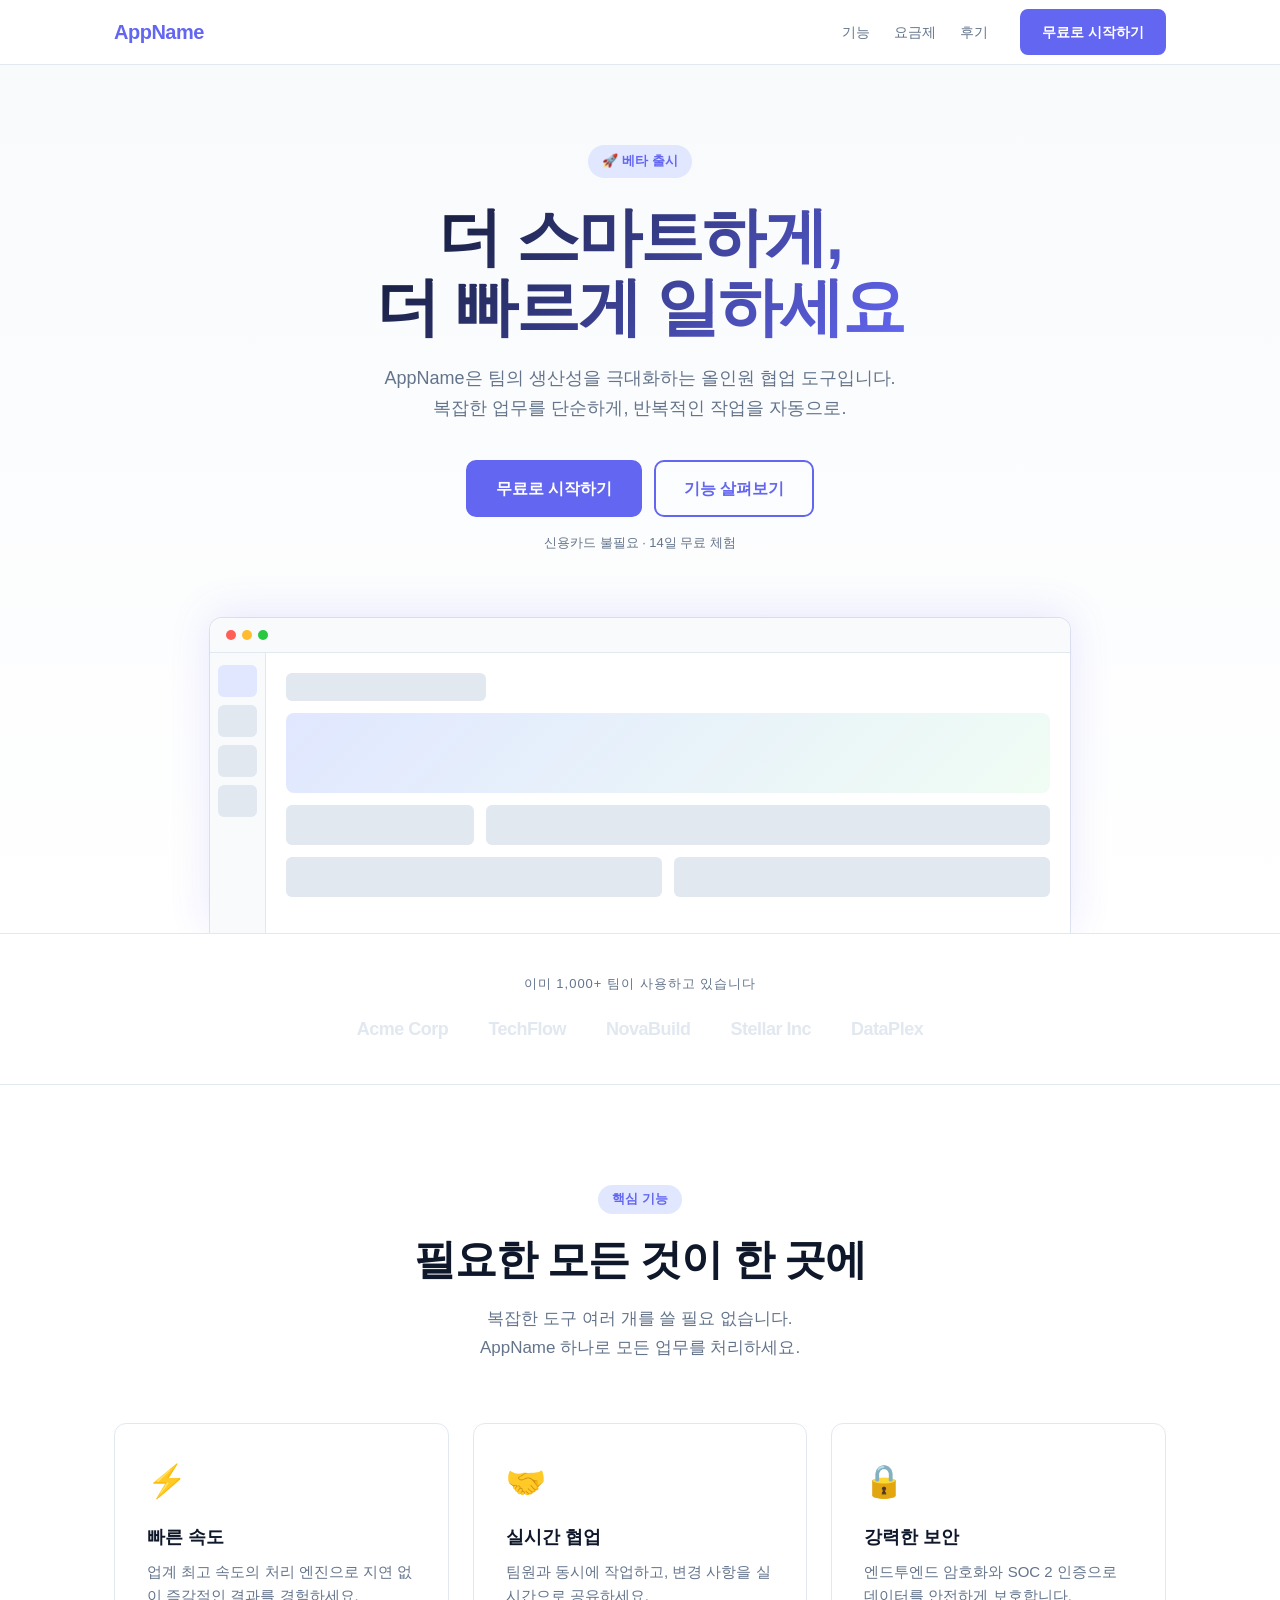
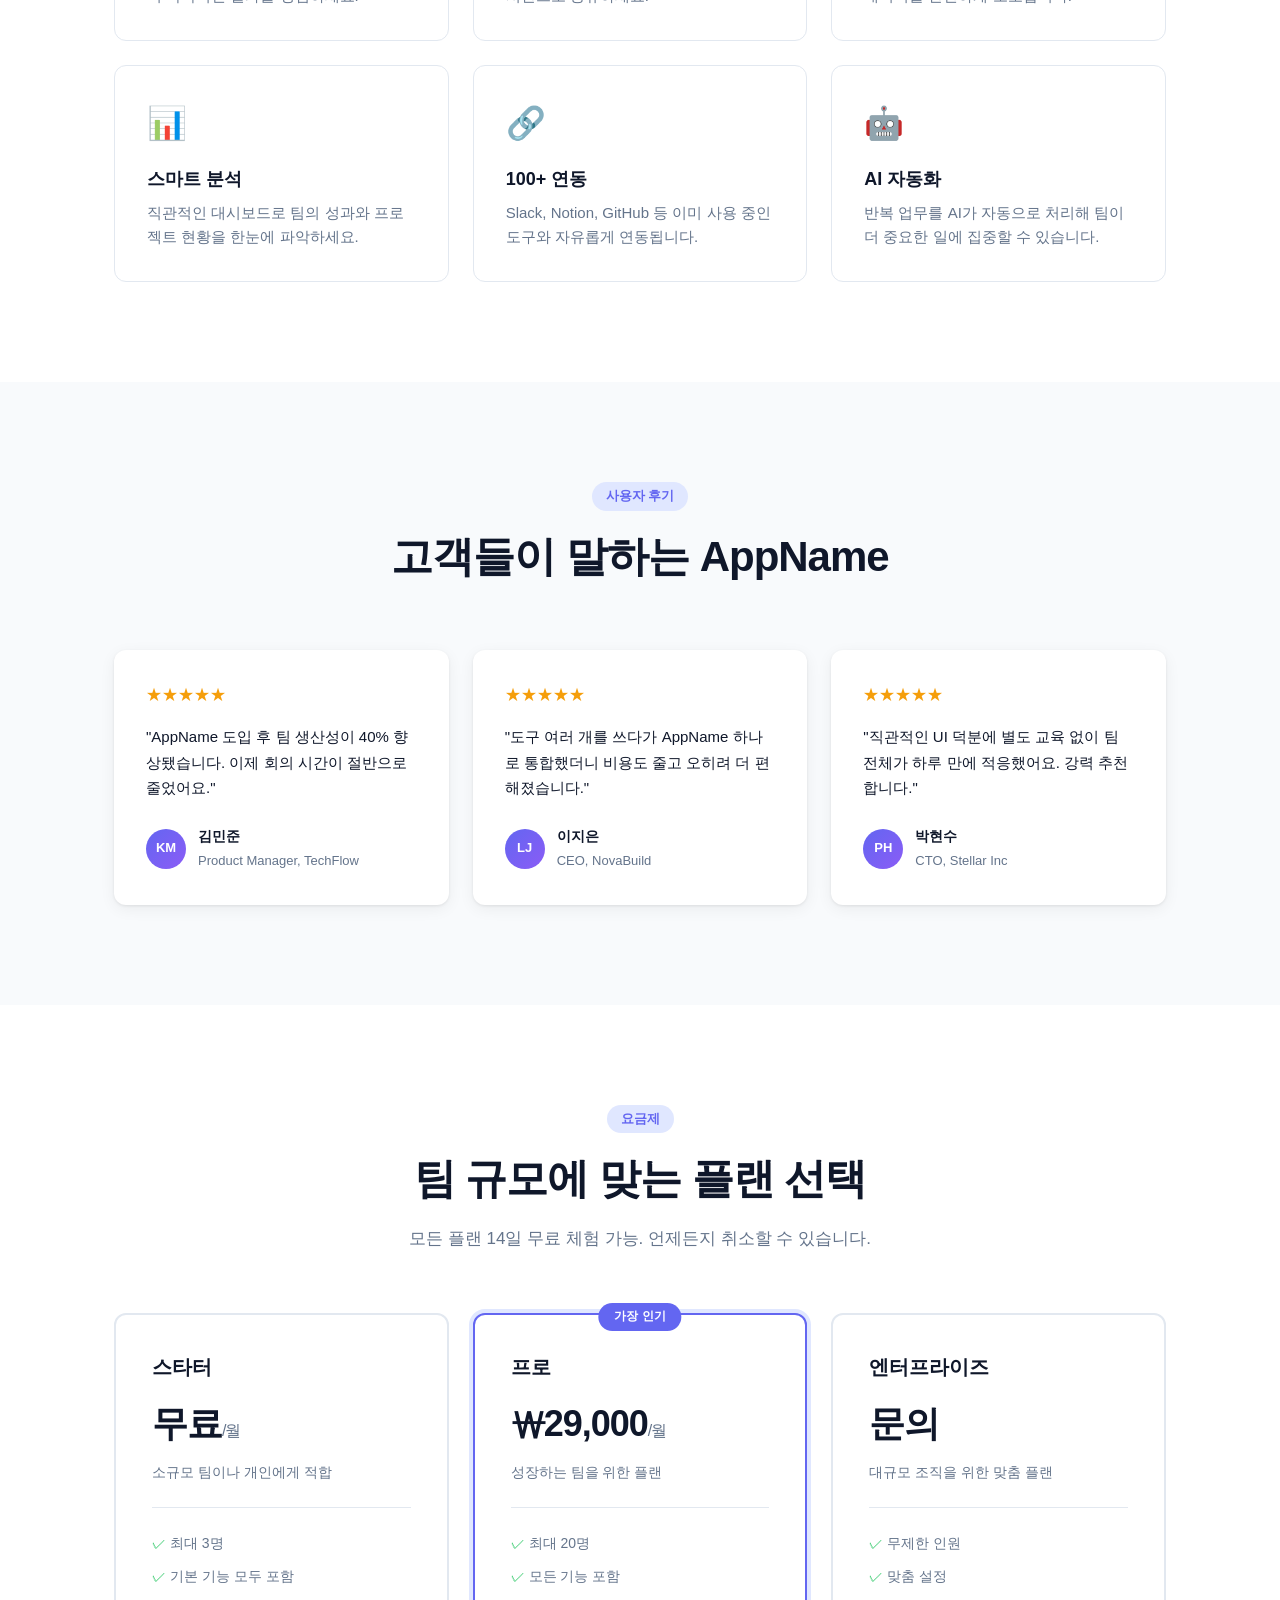
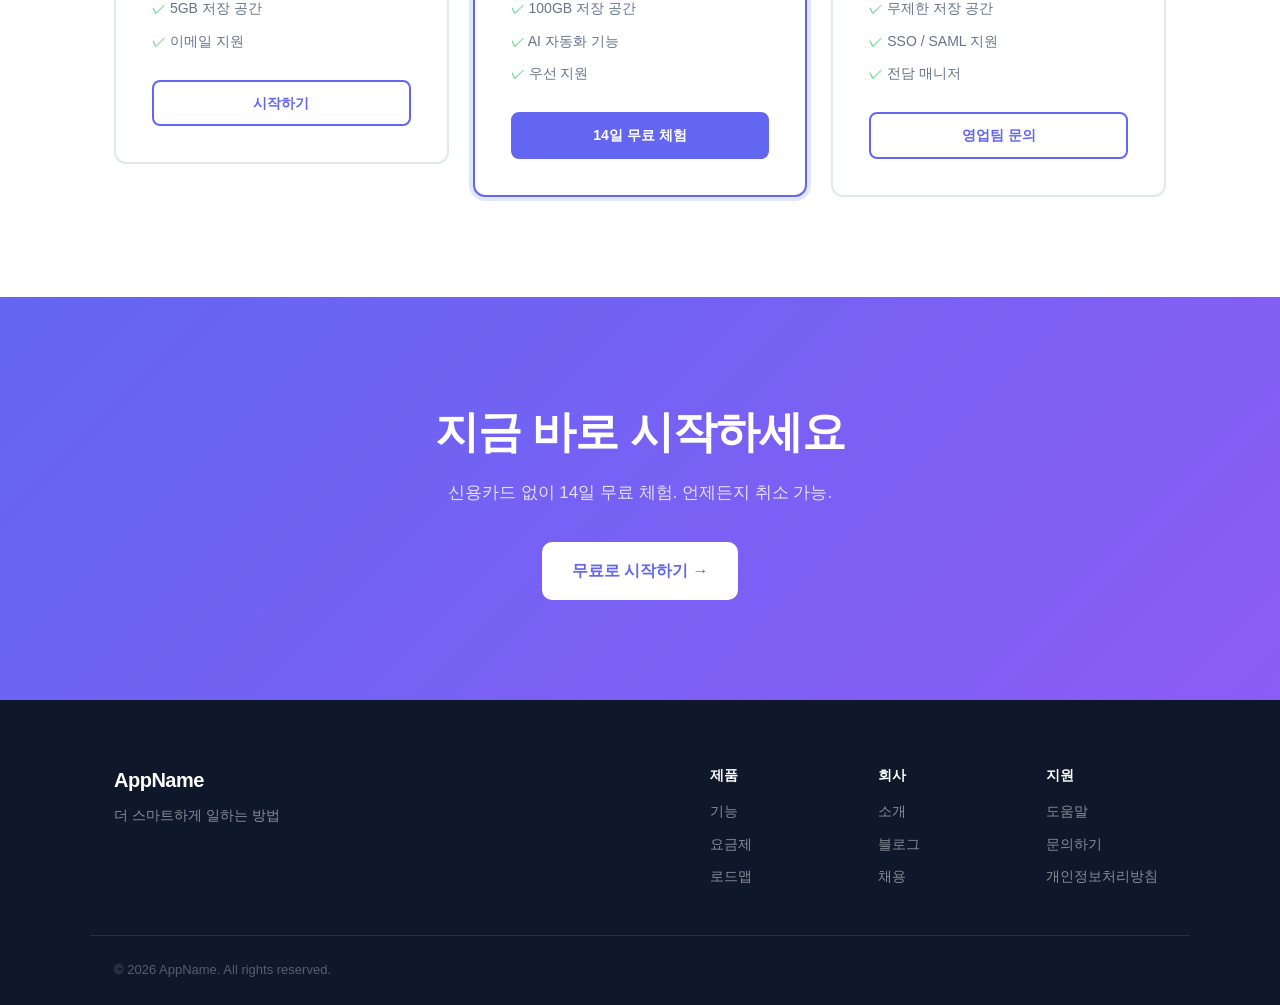
==== index.html @ be1ed36e "Add landing page website with HTML/CSS/JS - Hero section with animated dashboard mockup - Features, " ====
<!DOCTYPE html>
<html lang="ko">
<head>
  <meta charset="UTF-8" />
  <meta name="viewport" content="width=device-width, initial-scale=1.0" />
  <title>AppName - 더 스마트하게 일하세요</title>
  <link rel="stylesheet" href="style.css" />
</head>
<body>

  <!-- Navigation -->
  <nav class="nav">
    <div class="container nav-inner">
      <a href="#" class="logo">AppName</a>
      <ul class="nav-links">
        <li><a href="#features">기능</a></li>
        <li><a href="#pricing">요금제</a></li>
        <li><a href="#testimonials">후기</a></li>
      </ul>
      <a href="#pricing" class="btn btn-primary">무료로 시작하기</a>
    </div>
  </nav>

  <!-- Hero -->
  <section class="hero">
    <div class="container hero-inner">
      <div class="badge">🚀 베타 출시</div>
      <h1 class="hero-title">더 스마트하게,<br />더 빠르게 일하세요</h1>
      <p class="hero-desc">AppName은 팀의 생산성을 극대화하는 올인원 협업 도구입니다.<br />복잡한 업무를 단순하게, 반복적인 작업을 자동으로.</p>
      <div class="hero-cta">
        <a href="#pricing" class="btn btn-primary btn-lg">무료로 시작하기</a>
        <a href="#features" class="btn btn-outline btn-lg">기능 살펴보기</a>
      </div>
      <p class="hero-note">신용카드 불필요 · 14일 무료 체험</p>
      <div class="hero-image">
        <div class="dashboard-mockup">
          <div class="mockup-bar">
            <span class="dot red"></span>
            <span class="dot yellow"></span>
            <span class="dot green"></span>
          </div>
          <div class="mockup-body">
            <div class="mockup-sidebar">
              <div class="sidebar-item active"></div>
              <div class="sidebar-item"></div>
              <div class="sidebar-item"></div>
              <div class="sidebar-item"></div>
            </div>
            <div class="mockup-content">
              <div class="content-header"></div>
              <div class="content-card"></div>
              <div class="content-row">
                <div class="content-block sm"></div>
                <div class="content-block lg"></div>
              </div>
              <div class="content-row">
                <div class="content-block md"></div>
                <div class="content-block md"></div>
              </div>
            </div>
          </div>
        </div>
      </div>
    </div>
  </section>

  <!-- Social Proof -->
  <section class="social-proof">
    <div class="container">
      <p class="social-label">이미 1,000+ 팀이 사용하고 있습니다</p>
      <div class="company-logos">
        <span class="company-name">Acme Corp</span>
        <span class="company-name">TechFlow</span>
        <span class="company-name">NovaBuild</span>
        <span class="company-name">Stellar Inc</span>
        <span class="company-name">DataPlex</span>
      </div>
    </div>
  </section>

  <!-- Features -->
  <section id="features" class="features">
    <div class="container">
      <div class="section-header">
        <span class="section-tag">핵심 기능</span>
        <h2 class="section-title">필요한 모든 것이 한 곳에</h2>
        <p class="section-desc">복잡한 도구 여러 개를 쓸 필요 없습니다.<br />AppName 하나로 모든 업무를 처리하세요.</p>
      </div>
      <div class="features-grid">
        <div class="feature-card">
          <div class="feature-icon">⚡</div>
          <h3>빠른 속도</h3>
          <p>업계 최고 속도의 처리 엔진으로 지연 없이 즉각적인 결과를 경험하세요.</p>
        </div>
        <div class="feature-card">
          <div class="feature-icon">🤝</div>
          <h3>실시간 협업</h3>
          <p>팀원과 동시에 작업하고, 변경 사항을 실시간으로 공유하세요.</p>
        </div>
        <div class="feature-card">
          <div class="feature-icon">🔒</div>
          <h3>강력한 보안</h3>
          <p>엔드투엔드 암호화와 SOC 2 인증으로 데이터를 안전하게 보호합니다.</p>
        </div>
        <div class="feature-card">
          <div class="feature-icon">📊</div>
          <h3>스마트 분석</h3>
          <p>직관적인 대시보드로 팀의 성과와 프로젝트 현황을 한눈에 파악하세요.</p>
        </div>
        <div class="feature-card">
          <div class="feature-icon">🔗</div>
          <h3>100+ 연동</h3>
          <p>Slack, Notion, GitHub 등 이미 사용 중인 도구와 자유롭게 연동됩니다.</p>
        </div>
        <div class="feature-card">
          <div class="feature-icon">🤖</div>
          <h3>AI 자동화</h3>
          <p>반복 업무를 AI가 자동으로 처리해 팀이 더 중요한 일에 집중할 수 있습니다.</p>
        </div>
      </div>
    </div>
  </section>

  <!-- Testimonials -->
  <section id="testimonials" class="testimonials">
    <div class="container">
      <div class="section-header">
        <span class="section-tag">사용자 후기</span>
        <h2 class="section-title">고객들이 말하는 AppName</h2>
      </div>
      <div class="testimonials-grid">
        <div class="testimonial-card">
          <div class="stars">★★★★★</div>
          <p class="testimonial-text">"AppName 도입 후 팀 생산성이 40% 향상됐습니다. 이제 회의 시간이 절반으로 줄었어요."</p>
          <div class="testimonial-author">
            <div class="author-avatar">KM</div>
            <div>
              <strong>김민준</strong>
              <span>Product Manager, TechFlow</span>
            </div>
          </div>
        </div>
        <div class="testimonial-card">
          <div class="stars">★★★★★</div>
          <p class="testimonial-text">"도구 여러 개를 쓰다가 AppName 하나로 통합했더니 비용도 줄고 오히려 더 편해졌습니다."</p>
          <div class="testimonial-author">
            <div class="author-avatar">LJ</div>
            <div>
              <strong>이지은</strong>
              <span>CEO, NovaBuild</span>
            </div>
          </div>
        </div>
        <div class="testimonial-card">
          <div class="stars">★★★★★</div>
          <p class="testimonial-text">"직관적인 UI 덕분에 별도 교육 없이 팀 전체가 하루 만에 적응했어요. 강력 추천합니다."</p>
          <div class="testimonial-author">
            <div class="author-avatar">PH</div>
            <div>
              <strong>박현수</strong>
              <span>CTO, Stellar Inc</span>
            </div>
          </div>
        </div>
      </div>
    </div>
  </section>

  <!-- Pricing -->
  <section id="pricing" class="pricing">
    <div class="container">
      <div class="section-header">
        <span class="section-tag">요금제</span>
        <h2 class="section-title">팀 규모에 맞는 플랜 선택</h2>
        <p class="section-desc">모든 플랜 14일 무료 체험 가능. 언제든지 취소할 수 있습니다.</p>
      </div>
      <div class="pricing-grid">
        <div class="pricing-card">
          <h3>스타터</h3>
          <div class="price">무료<span>/월</span></div>
          <p class="plan-desc">소규모 팀이나 개인에게 적합</p>
          <ul class="plan-features">
            <li>✓ 최대 3명</li>
            <li>✓ 기본 기능 모두 포함</li>
            <li>✓ 5GB 저장 공간</li>
            <li>✓ 이메일 지원</li>
          </ul>
          <a href="#" class="btn btn-outline w-full">시작하기</a>
        </div>
        <div class="pricing-card featured">
          <div class="popular-badge">가장 인기</div>
          <h3>프로</h3>
          <div class="price">₩29,000<span>/월</span></div>
          <p class="plan-desc">성장하는 팀을 위한 플랜</p>
          <ul class="plan-features">
            <li>✓ 최대 20명</li>
            <li>✓ 모든 기능 포함</li>
            <li>✓ 100GB 저장 공간</li>
            <li>✓ AI 자동화 기능</li>
            <li>✓ 우선 지원</li>
          </ul>
          <a href="#" class="btn btn-primary w-full">14일 무료 체험</a>
        </div>
        <div class="pricing-card">
          <h3>엔터프라이즈</h3>
          <div class="price">문의<span></span></div>
          <p class="plan-desc">대규모 조직을 위한 맞춤 플랜</p>
          <ul class="plan-features">
            <li>✓ 무제한 인원</li>
            <li>✓ 맞춤 설정</li>
            <li>✓ 무제한 저장 공간</li>
            <li>✓ SSO / SAML 지원</li>
            <li>✓ 전담 매니저</li>
          </ul>
          <a href="#" class="btn btn-outline w-full">영업팀 문의</a>
        </div>
      </div>
    </div>
  </section>

  <!-- CTA -->
  <section class="cta">
    <div class="container cta-inner">
      <h2>지금 바로 시작하세요</h2>
      <p>신용카드 없이 14일 무료 체험. 언제든지 취소 가능.</p>
      <a href="#pricing" class="btn btn-white btn-lg">무료로 시작하기 →</a>
    </div>
  </section>

  <!-- Footer -->
  <footer class="footer">
    <div class="container footer-inner">
      <div class="footer-brand">
        <a href="#" class="logo">AppName</a>
        <p>더 스마트하게 일하는 방법</p>
      </div>
      <div class="footer-links">
        <div class="footer-col">
          <strong>제품</strong>
          <a href="#">기능</a>
          <a href="#">요금제</a>
          <a href="#">로드맵</a>
        </div>
        <div class="footer-col">
          <strong>회사</strong>
          <a href="#">소개</a>
          <a href="#">블로그</a>
          <a href="#">채용</a>
        </div>
        <div class="footer-col">
          <strong>지원</strong>
          <a href="#">도움말</a>
          <a href="#">문의하기</a>
          <a href="#">개인정보처리방침</a>
        </div>
      </div>
    </div>
    <div class="container footer-bottom">
      <p>© 2026 AppName. All rights reserved.</p>
    </div>
  </footer>

  <script src="app.js"></script>
</body>
</html>
---- style.css ----
/* ===== Reset & Base ===== */
*, *::before, *::after { box-sizing: border-box; margin: 0; padding: 0; }

:root {
  --primary: #6366f1;
  --primary-dark: #4f46e5;
  --primary-light: #e0e7ff;
  --text: #0f172a;
  --text-muted: #64748b;
  --border: #e2e8f0;
  --bg: #ffffff;
  --bg-subtle: #f8fafc;
  --radius: 12px;
  --shadow: 0 1px 3px rgba(0,0,0,.08), 0 4px 16px rgba(0,0,0,.06);
  --shadow-lg: 0 8px 32px rgba(0,0,0,.12);
}

html { scroll-behavior: smooth; }

body {
  font-family: -apple-system, BlinkMacSystemFont, 'Segoe UI', sans-serif;
  color: var(--text);
  background: var(--bg);
  line-height: 1.6;
  -webkit-font-smoothing: antialiased;
}

.container { max-width: 1100px; margin: 0 auto; padding: 0 24px; }

/* ===== Buttons ===== */
.btn {
  display: inline-flex;
  align-items: center;
  justify-content: center;
  padding: 10px 20px;
  border-radius: 8px;
  font-size: 14px;
  font-weight: 600;
  text-decoration: none;
  cursor: pointer;
  transition: all .2s;
  border: 2px solid transparent;
  white-space: nowrap;
}
.btn-primary {
  background: var(--primary);
  color: #fff;
  border-color: var(--primary);
}
.btn-primary:hover { background: var(--primary-dark); border-color: var(--primary-dark); transform: translateY(-1px); box-shadow: 0 4px 12px rgba(99,102,241,.4); }
.btn-outline {
  background: transparent;
  color: var(--primary);
  border-color: var(--primary);
}
.btn-outline:hover { background: var(--primary-light); }
.btn-white {
  background: #fff;
  color: var(--primary);
  border-color: #fff;
}
.btn-white:hover { background: var(--primary-light); border-color: var(--primary-light); }
.btn-lg { padding: 14px 28px; font-size: 16px; border-radius: 10px; }
.w-full { width: 100%; }

/* ===== Nav ===== */
.nav {
  position: sticky;
  top: 0;
  z-index: 100;
  background: rgba(255,255,255,.9);
  backdrop-filter: blur(12px);
  border-bottom: 1px solid var(--border);
}
.nav-inner {
  display: flex;
  align-items: center;
  height: 64px;
  gap: 32px;
}
.logo {
  font-size: 20px;
  font-weight: 800;
  color: var(--primary);
  text-decoration: none;
  letter-spacing: -0.5px;
}
.nav-links {
  display: flex;
  gap: 24px;
  list-style: none;
  margin-left: auto;
}
.nav-links a {
  color: var(--text-muted);
  text-decoration: none;
  font-size: 14px;
  font-weight: 500;
  transition: color .2s;
}
.nav-links a:hover { color: var(--text); }

/* ===== Hero ===== */
.hero {
  padding: 80px 0 0;
  background: linear-gradient(180deg, var(--bg-subtle) 0%, var(--bg) 100%);
  overflow: hidden;
}
.hero-inner {
  display: flex;
  flex-direction: column;
  align-items: center;
  text-align: center;
}
.badge {
  display: inline-flex;
  align-items: center;
  gap: 6px;
  padding: 6px 14px;
  background: var(--primary-light);
  color: var(--primary);
  border-radius: 100px;
  font-size: 13px;
  font-weight: 600;
  margin-bottom: 24px;
}
.hero-title {
  font-size: clamp(36px, 6vw, 64px);
  font-weight: 900;
  line-height: 1.1;
  letter-spacing: -2px;
  margin-bottom: 20px;
  background: linear-gradient(135deg, var(--text) 0%, var(--primary) 100%);
  -webkit-background-clip: text;
  -webkit-text-fill-color: transparent;
  background-clip: text;
}
.hero-desc {
  font-size: 18px;
  color: var(--text-muted);
  max-width: 540px;
  margin-bottom: 36px;
  line-height: 1.7;
}
.hero-cta {
  display: flex;
  gap: 12px;
  flex-wrap: wrap;
  justify-content: center;
  margin-bottom: 16px;
}
.hero-note {
  font-size: 13px;
  color: var(--text-muted);
  margin-bottom: 64px;
}
.hero-image { width: 100%; max-width: 860px; }

/* Dashboard Mockup */
.dashboard-mockup {
  background: #fff;
  border-radius: 12px 12px 0 0;
  box-shadow: 0 -4px 40px rgba(99,102,241,.15), 0 0 0 1px var(--border);
  overflow: hidden;
}
.mockup-bar {
  display: flex;
  align-items: center;
  gap: 6px;
  padding: 12px 16px;
  background: var(--bg-subtle);
  border-bottom: 1px solid var(--border);
}
.dot { width: 10px; height: 10px; border-radius: 50%; }
.dot.red { background: #ff5f57; }
.dot.yellow { background: #febc2e; }
.dot.green { background: #28c840; }
.mockup-body { display: flex; height: 280px; }
.mockup-sidebar {
  width: 56px;
  background: var(--bg-subtle);
  border-right: 1px solid var(--border);
  display: flex;
  flex-direction: column;
  gap: 8px;
  padding: 12px 8px;
}
.sidebar-item {
  height: 32px;
  border-radius: 6px;
  background: var(--border);
  animation: pulse 2s ease-in-out infinite;
}
.sidebar-item.active { background: var(--primary-light); }
.mockup-content { flex: 1; padding: 20px; display: flex; flex-direction: column; gap: 12px; }
.content-header { height: 28px; width: 200px; background: var(--border); border-radius: 6px; animation: pulse 2s ease-in-out infinite; }
.content-card { height: 80px; background: linear-gradient(135deg, var(--primary-light), #f0fdf4); border-radius: 8px; animation: pulse 2.5s ease-in-out infinite; }
.content-row { display: flex; gap: 12px; }
.content-block { height: 40px; border-radius: 6px; background: var(--border); animation: pulse 2s ease-in-out infinite; }
.content-block.sm { flex: 1; }
.content-block.md { flex: 2; }
.content-block.lg { flex: 3; }

@keyframes pulse {
  0%, 100% { opacity: 1; }
  50% { opacity: .6; }
}

/* ===== Social Proof ===== */
.social-proof {
  padding: 40px 0;
  border-top: 1px solid var(--border);
  border-bottom: 1px solid var(--border);
  text-align: center;
}
.social-label {
  font-size: 13px;
  color: var(--text-muted);
  font-weight: 500;
  margin-bottom: 20px;
  text-transform: uppercase;
  letter-spacing: 1px;
}
.company-logos {
  display: flex;
  gap: 40px;
  justify-content: center;
  flex-wrap: wrap;
}
.company-name {
  font-size: 18px;
  font-weight: 800;
  color: var(--border);
  letter-spacing: -0.5px;
}

/* ===== Section Commons ===== */
.section-header {
  text-align: center;
  margin-bottom: 60px;
}
.section-tag {
  display: inline-block;
  padding: 4px 14px;
  background: var(--primary-light);
  color: var(--primary);
  border-radius: 100px;
  font-size: 13px;
  font-weight: 600;
  margin-bottom: 12px;
}
.section-title {
  font-size: clamp(28px, 4vw, 42px);
  font-weight: 800;
  letter-spacing: -1px;
  margin-bottom: 12px;
}
.section-desc {
  color: var(--text-muted);
  font-size: 17px;
  line-height: 1.7;
}

/* ===== Features ===== */
.features { padding: 100px 0; }
.features-grid {
  display: grid;
  grid-template-columns: repeat(auto-fit, minmax(300px, 1fr));
  gap: 24px;
}
.feature-card {
  padding: 32px;
  border: 1px solid var(--border);
  border-radius: var(--radius);
  transition: all .25s;
  background: var(--bg);
}
.feature-card:hover {
  border-color: var(--primary);
  box-shadow: var(--shadow-lg);
  transform: translateY(-4px);
}
.feature-icon {
  font-size: 32px;
  margin-bottom: 16px;
}
.feature-card h3 {
  font-size: 18px;
  font-weight: 700;
  margin-bottom: 8px;
}
.feature-card p {
  color: var(--text-muted);
  font-size: 15px;
  line-height: 1.6;
}

/* ===== Testimonials ===== */
.testimonials {
  padding: 100px 0;
  background: var(--bg-subtle);
}
.testimonials-grid {
  display: grid;
  grid-template-columns: repeat(auto-fit, minmax(300px, 1fr));
  gap: 24px;
}
.testimonial-card {
  background: var(--bg);
  padding: 32px;
  border-radius: var(--radius);
  box-shadow: var(--shadow);
}
.stars { color: #f59e0b; font-size: 16px; margin-bottom: 16px; }
.testimonial-text {
  color: var(--text);
  font-size: 15px;
  line-height: 1.7;
  margin-bottom: 24px;
}
.testimonial-author {
  display: flex;
  align-items: center;
  gap: 12px;
}
.author-avatar {
  width: 40px;
  height: 40px;
  border-radius: 50%;
  background: linear-gradient(135deg, var(--primary), #8b5cf6);
  color: #fff;
  display: flex;
  align-items: center;
  justify-content: center;
  font-size: 13px;
  font-weight: 700;
  flex-shrink: 0;
}
.testimonial-author strong { display: block; font-size: 14px; }
.testimonial-author span { font-size: 13px; color: var(--text-muted); }

/* ===== Pricing ===== */
.pricing { padding: 100px 0; }
.pricing-grid {
  display: grid;
  grid-template-columns: repeat(auto-fit, minmax(280px, 1fr));
  gap: 24px;
  align-items: start;
}
.pricing-card {
  padding: 36px;
  border: 2px solid var(--border);
  border-radius: var(--radius);
  position: relative;
  background: var(--bg);
}
.pricing-card.featured {
  border-color: var(--primary);
  box-shadow: 0 0 0 4px var(--primary-light);
}
.popular-badge {
  position: absolute;
  top: -12px;
  left: 50%;
  transform: translateX(-50%);
  background: var(--primary);
  color: #fff;
  padding: 4px 16px;
  border-radius: 100px;
  font-size: 12px;
  font-weight: 700;
  white-space: nowrap;
}
.pricing-card h3 {
  font-size: 20px;
  font-weight: 700;
  margin-bottom: 8px;
}
.price {
  font-size: 36px;
  font-weight: 900;
  letter-spacing: -1px;
  margin: 12px 0 8px;
  color: var(--text);
}
.price span {
  font-size: 16px;
  font-weight: 500;
  color: var(--text-muted);
}
.plan-desc {
  font-size: 14px;
  color: var(--text-muted);
  margin-bottom: 24px;
  padding-bottom: 24px;
  border-bottom: 1px solid var(--border);
}
.plan-features {
  list-style: none;
  display: flex;
  flex-direction: column;
  gap: 10px;
  margin-bottom: 28px;
}
.plan-features li {
  font-size: 14px;
  color: var(--text-muted);
}
.plan-features li::first-letter { color: #22c55e; }

/* ===== CTA ===== */
.cta {
  padding: 100px 0;
  background: linear-gradient(135deg, var(--primary) 0%, #8b5cf6 100%);
  text-align: center;
}
.cta h2 {
  font-size: clamp(28px, 4vw, 44px);
  font-weight: 800;
  color: #fff;
  margin-bottom: 12px;
  letter-spacing: -1px;
}
.cta p {
  color: rgba(255,255,255,.8);
  font-size: 17px;
  margin-bottom: 36px;
}

/* ===== Footer ===== */
.footer {
  background: var(--text);
  color: rgba(255,255,255,.7);
  padding: 64px 0 24px;
}
.footer-inner {
  display: flex;
  gap: 48px;
  flex-wrap: wrap;
  margin-bottom: 48px;
}
.footer-brand { flex: 1; min-width: 200px; }
.footer-brand .logo { color: #fff; }
.footer-brand p { font-size: 14px; margin-top: 8px; color: rgba(255,255,255,.5); }
.footer-links {
  display: flex;
  gap: 48px;
  flex-wrap: wrap;
}
.footer-col {
  display: flex;
  flex-direction: column;
  gap: 10px;
  min-width: 120px;
}
.footer-col strong { color: #fff; font-size: 14px; margin-bottom: 4px; }
.footer-col a { color: rgba(255,255,255,.5); text-decoration: none; font-size: 14px; transition: color .2s; }
.footer-col a:hover { color: #fff; }
.footer-bottom {
  border-top: 1px solid rgba(255,255,255,.1);
  padding-top: 24px;
  font-size: 13px;
  color: rgba(255,255,255,.3);
}

/* ===== Responsive ===== */
@media (max-width: 768px) {
  .nav-links { display: none; }
  .hero { padding: 60px 0 0; }
  .hero-cta { flex-direction: column; align-items: center; }
  .features, .testimonials, .pricing, .cta { padding: 72px 0; }
  .footer-inner { flex-direction: column; gap: 36px; }
  .company-logos { gap: 24px; }
}
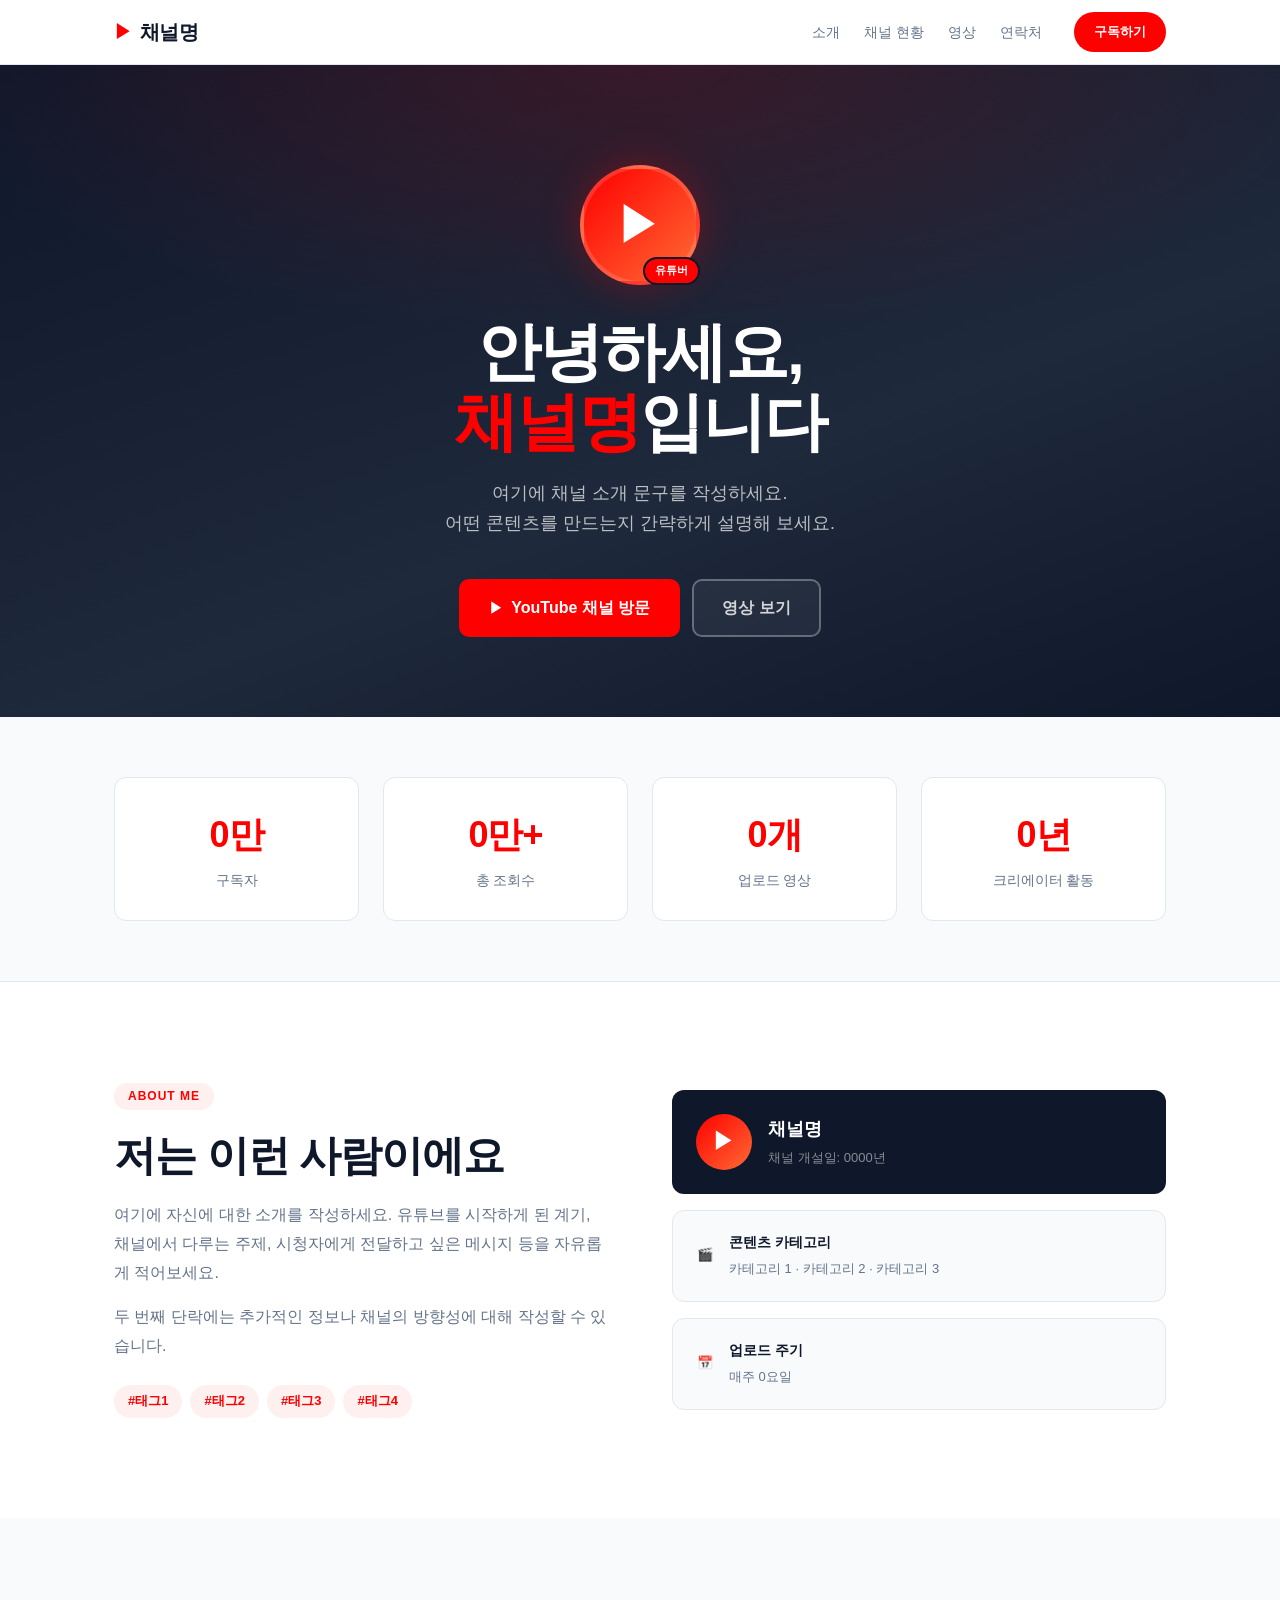
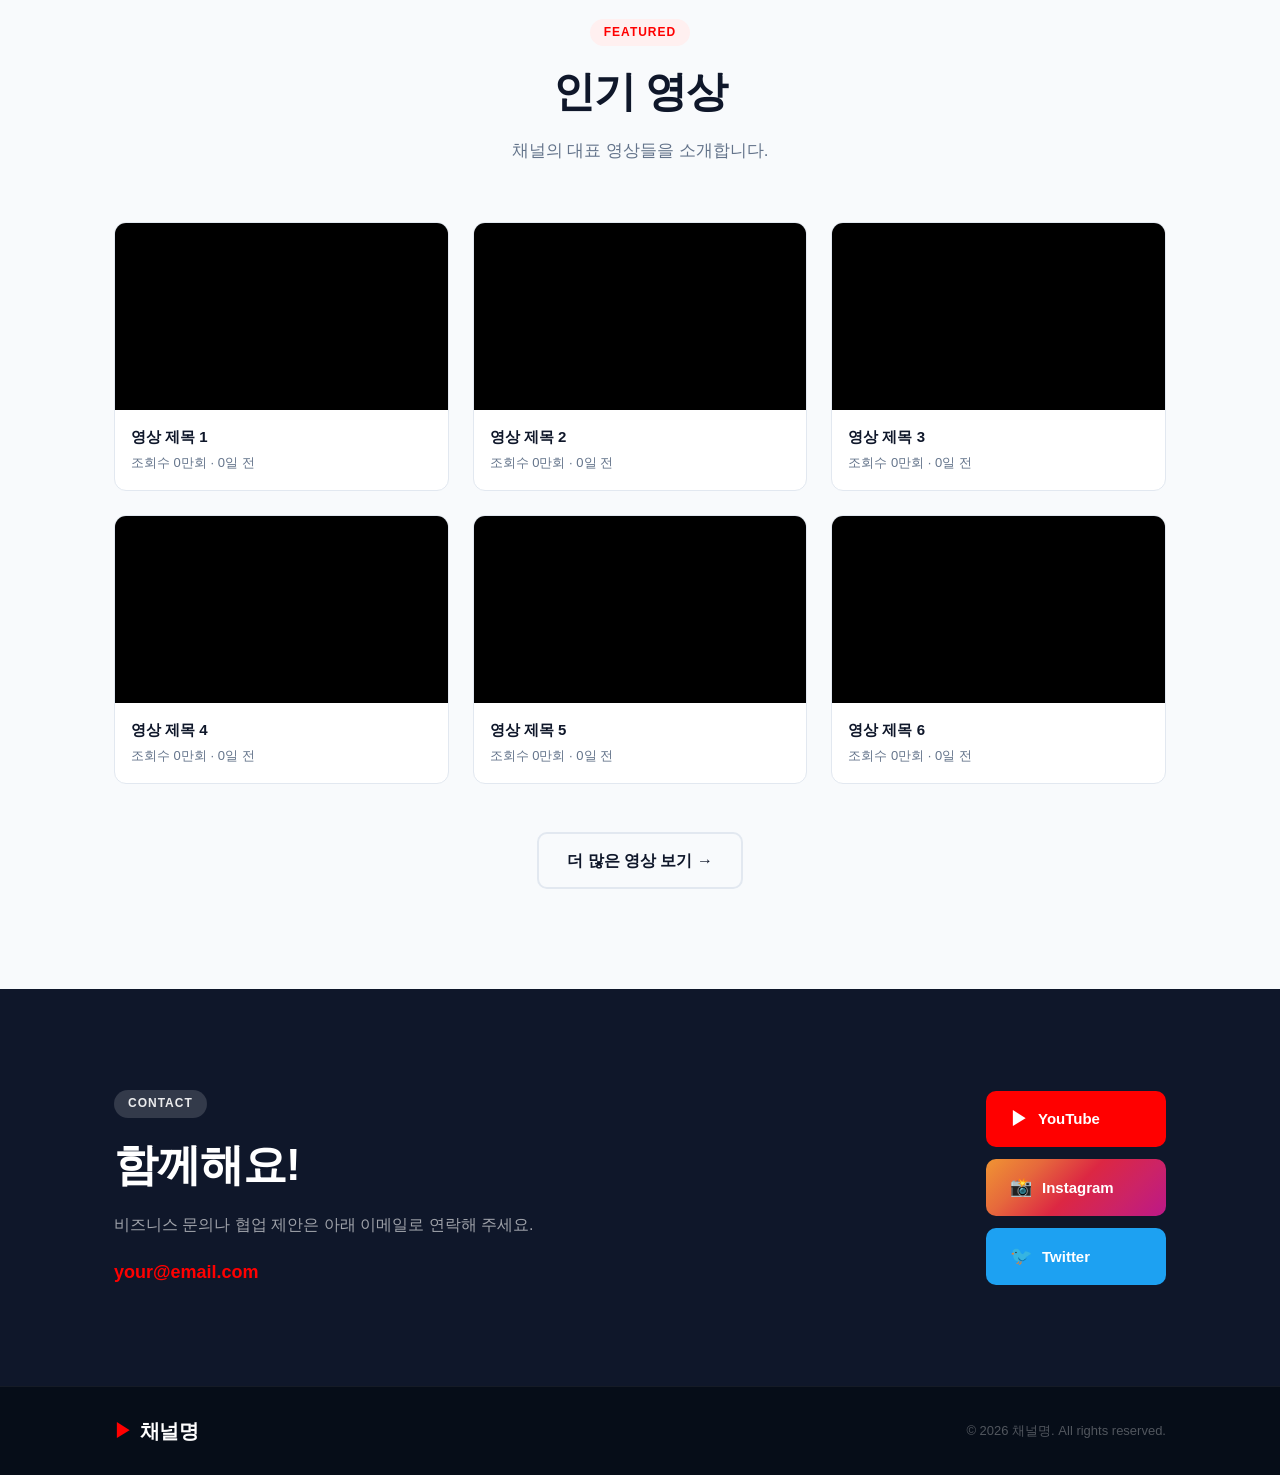
==== commit 5f9d4247: "유튜버 포트폴리오 소개 웹사이트 제작 - Hero 섹션: 프로필 아바타, 채널명, 소개 문구, 구독 CTA - Stats 섹션: 구독자/조회수/영상 수/활동 연도 카드 - Abou" ====
--- a/index.html
+++ b/index.html
@@ -3,7 +3,7 @@
 <head>
   <meta charset="UTF-8" />
   <meta name="viewport" content="width=device-width, initial-scale=1.0" />
-  <title>AppName - 더 스마트하게 일하세요</title>
+  <title>채널명 - YouTube 채널 소개</title>
   <link rel="stylesheet" href="style.css" />
 </head>
 <body>
@@ -11,252 +11,261 @@
   <!-- Navigation -->
   <nav class="nav">
     <div class="container nav-inner">
-      <a href="#" class="logo">AppName</a>
+      <a href="#" class="logo">
+        <span class="logo-icon">▶</span>
+        채널명
+      </a>
       <ul class="nav-links">
-        <li><a href="#features">기능</a></li>
-        <li><a href="#pricing">요금제</a></li>
-        <li><a href="#testimonials">후기</a></li>
+        <li><a href="#about">소개</a></li>
+        <li><a href="#stats">채널 현황</a></li>
+        <li><a href="#videos">영상</a></li>
+        <li><a href="#contact">연락처</a></li>
       </ul>
-      <a href="#pricing" class="btn btn-primary">무료로 시작하기</a>
+      <a href="https://youtube.com/@채널명" target="_blank" class="btn btn-subscribe">
+        구독하기
+      </a>
     </div>
   </nav>
 
   <!-- Hero -->
   <section class="hero">
+    <div class="hero-bg"></div>
     <div class="container hero-inner">
-      <div class="badge">🚀 베타 출시</div>
-      <h1 class="hero-title">더 스마트하게,<br />더 빠르게 일하세요</h1>
-      <p class="hero-desc">AppName은 팀의 생산성을 극대화하는 올인원 협업 도구입니다.<br />복잡한 업무를 단순하게, 반복적인 작업을 자동으로.</p>
+      <div class="profile-wrapper">
+        <div class="profile-avatar">
+          <span class="avatar-placeholder">▶</span>
+        </div>
+        <div class="profile-badge">유튜버</div>
+      </div>
+      <h1 class="hero-title">안녕하세요,<br /><span class="highlight">채널명</span>입니다</h1>
+      <p class="hero-desc">여기에 채널 소개 문구를 작성하세요.<br />어떤 콘텐츠를 만드는지 간략하게 설명해 보세요.</p>
       <div class="hero-cta">
-        <a href="#pricing" class="btn btn-primary btn-lg">무료로 시작하기</a>
-        <a href="#features" class="btn btn-outline btn-lg">기능 살펴보기</a>
-      </div>
-      <p class="hero-note">신용카드 불필요 · 14일 무료 체험</p>
-      <div class="hero-image">
-        <div class="dashboard-mockup">
-          <div class="mockup-bar">
-            <span class="dot red"></span>
-            <span class="dot yellow"></span>
-            <span class="dot green"></span>
-          </div>
-          <div class="mockup-body">
-            <div class="mockup-sidebar">
-              <div class="sidebar-item active"></div>
-              <div class="sidebar-item"></div>
-              <div class="sidebar-item"></div>
-              <div class="sidebar-item"></div>
-            </div>
-            <div class="mockup-content">
-              <div class="content-header"></div>
-              <div class="content-card"></div>
-              <div class="content-row">
-                <div class="content-block sm"></div>
-                <div class="content-block lg"></div>
-              </div>
-              <div class="content-row">
-                <div class="content-block md"></div>
-                <div class="content-block md"></div>
-              </div>
-            </div>
-          </div>
-        </div>
-      </div>
-    </div>
-  </section>
-
-  <!-- Social Proof -->
-  <section class="social-proof">
-    <div class="container">
-      <p class="social-label">이미 1,000+ 팀이 사용하고 있습니다</p>
-      <div class="company-logos">
-        <span class="company-name">Acme Corp</span>
-        <span class="company-name">TechFlow</span>
-        <span class="company-name">NovaBuild</span>
-        <span class="company-name">Stellar Inc</span>
-        <span class="company-name">DataPlex</span>
-      </div>
-    </div>
-  </section>
-
-  <!-- Features -->
-  <section id="features" class="features">
+        <a href="https://youtube.com/@채널명" target="_blank" class="btn btn-primary btn-lg">
+          <span class="yt-icon">▶</span> YouTube 채널 방문
+        </a>
+        <a href="#videos" class="btn btn-outline btn-lg">영상 보기</a>
+      </div>
+    </div>
+  </section>
+
+  <!-- Stats -->
+  <section id="stats" class="stats">
+    <div class="container stats-grid">
+      <div class="stat-card">
+        <div class="stat-number">0만</div>
+        <div class="stat-label">구독자</div>
+      </div>
+      <div class="stat-card">
+        <div class="stat-number">0만+</div>
+        <div class="stat-label">총 조회수</div>
+      </div>
+      <div class="stat-card">
+        <div class="stat-number">0개</div>
+        <div class="stat-label">업로드 영상</div>
+      </div>
+      <div class="stat-card">
+        <div class="stat-number">0년</div>
+        <div class="stat-label">크리에이터 활동</div>
+      </div>
+    </div>
+  </section>
+
+  <!-- About -->
+  <section id="about" class="about">
+    <div class="container about-inner">
+      <div class="about-text">
+        <span class="section-tag">About Me</span>
+        <h2 class="section-title">저는 이런 사람이에요</h2>
+        <p>여기에 자신에 대한 소개를 작성하세요. 유튜브를 시작하게 된 계기, 채널에서 다루는 주제, 시청자에게 전달하고 싶은 메시지 등을 자유롭게 적어보세요.</p>
+        <p>두 번째 단락에는 추가적인 정보나 채널의 방향성에 대해 작성할 수 있습니다.</p>
+        <div class="about-tags">
+          <span class="tag">#태그1</span>
+          <span class="tag">#태그2</span>
+          <span class="tag">#태그3</span>
+          <span class="tag">#태그4</span>
+        </div>
+      </div>
+      <div class="about-image">
+        <div class="about-card">
+          <div class="about-avatar-lg">▶</div>
+          <div class="about-card-info">
+            <strong>채널명</strong>
+            <span>채널 개설일: 0000년</span>
+          </div>
+        </div>
+        <div class="about-fact">
+          <span class="fact-icon">🎬</span>
+          <div>
+            <strong>콘텐츠 카테고리</strong>
+            <span>카테고리 1 · 카테고리 2 · 카테고리 3</span>
+          </div>
+        </div>
+        <div class="about-fact">
+          <span class="fact-icon">📅</span>
+          <div>
+            <strong>업로드 주기</strong>
+            <span>매주 0요일</span>
+          </div>
+        </div>
+      </div>
+    </div>
+  </section>
+
+  <!-- Featured Videos -->
+  <section id="videos" class="videos">
     <div class="container">
       <div class="section-header">
-        <span class="section-tag">핵심 기능</span>
-        <h2 class="section-title">필요한 모든 것이 한 곳에</h2>
-        <p class="section-desc">복잡한 도구 여러 개를 쓸 필요 없습니다.<br />AppName 하나로 모든 업무를 처리하세요.</p>
-      </div>
-      <div class="features-grid">
-        <div class="feature-card">
-          <div class="feature-icon">⚡</div>
-          <h3>빠른 속도</h3>
-          <p>업계 최고 속도의 처리 엔진으로 지연 없이 즉각적인 결과를 경험하세요.</p>
-        </div>
-        <div class="feature-card">
-          <div class="feature-icon">🤝</div>
-          <h3>실시간 협업</h3>
-          <p>팀원과 동시에 작업하고, 변경 사항을 실시간으로 공유하세요.</p>
-        </div>
-        <div class="feature-card">
-          <div class="feature-icon">🔒</div>
-          <h3>강력한 보안</h3>
-          <p>엔드투엔드 암호화와 SOC 2 인증으로 데이터를 안전하게 보호합니다.</p>
-        </div>
-        <div class="feature-card">
-          <div class="feature-icon">📊</div>
-          <h3>스마트 분석</h3>
-          <p>직관적인 대시보드로 팀의 성과와 프로젝트 현황을 한눈에 파악하세요.</p>
-        </div>
-        <div class="feature-card">
-          <div class="feature-icon">🔗</div>
-          <h3>100+ 연동</h3>
-          <p>Slack, Notion, GitHub 등 이미 사용 중인 도구와 자유롭게 연동됩니다.</p>
-        </div>
-        <div class="feature-card">
-          <div class="feature-icon">🤖</div>
-          <h3>AI 자동화</h3>
-          <p>반복 업무를 AI가 자동으로 처리해 팀이 더 중요한 일에 집중할 수 있습니다.</p>
-        </div>
-      </div>
-    </div>
-  </section>
-
-  <!-- Testimonials -->
-  <section id="testimonials" class="testimonials">
-    <div class="container">
-      <div class="section-header">
-        <span class="section-tag">사용자 후기</span>
-        <h2 class="section-title">고객들이 말하는 AppName</h2>
-      </div>
-      <div class="testimonials-grid">
-        <div class="testimonial-card">
-          <div class="stars">★★★★★</div>
-          <p class="testimonial-text">"AppName 도입 후 팀 생산성이 40% 향상됐습니다. 이제 회의 시간이 절반으로 줄었어요."</p>
-          <div class="testimonial-author">
-            <div class="author-avatar">KM</div>
-            <div>
-              <strong>김민준</strong>
-              <span>Product Manager, TechFlow</span>
-            </div>
-          </div>
-        </div>
-        <div class="testimonial-card">
-          <div class="stars">★★★★★</div>
-          <p class="testimonial-text">"도구 여러 개를 쓰다가 AppName 하나로 통합했더니 비용도 줄고 오히려 더 편해졌습니다."</p>
-          <div class="testimonial-author">
-            <div class="author-avatar">LJ</div>
-            <div>
-              <strong>이지은</strong>
-              <span>CEO, NovaBuild</span>
-            </div>
-          </div>
-        </div>
-        <div class="testimonial-card">
-          <div class="stars">★★★★★</div>
-          <p class="testimonial-text">"직관적인 UI 덕분에 별도 교육 없이 팀 전체가 하루 만에 적응했어요. 강력 추천합니다."</p>
-          <div class="testimonial-author">
-            <div class="author-avatar">PH</div>
-            <div>
-              <strong>박현수</strong>
-              <span>CTO, Stellar Inc</span>
-            </div>
-          </div>
-        </div>
-      </div>
-    </div>
-  </section>
-
-  <!-- Pricing -->
-  <section id="pricing" class="pricing">
-    <div class="container">
-      <div class="section-header">
-        <span class="section-tag">요금제</span>
-        <h2 class="section-title">팀 규모에 맞는 플랜 선택</h2>
-        <p class="section-desc">모든 플랜 14일 무료 체험 가능. 언제든지 취소할 수 있습니다.</p>
-      </div>
-      <div class="pricing-grid">
-        <div class="pricing-card">
-          <h3>스타터</h3>
-          <div class="price">무료<span>/월</span></div>
-          <p class="plan-desc">소규모 팀이나 개인에게 적합</p>
-          <ul class="plan-features">
-            <li>✓ 최대 3명</li>
-            <li>✓ 기본 기능 모두 포함</li>
-            <li>✓ 5GB 저장 공간</li>
-            <li>✓ 이메일 지원</li>
-          </ul>
-          <a href="#" class="btn btn-outline w-full">시작하기</a>
-        </div>
-        <div class="pricing-card featured">
-          <div class="popular-badge">가장 인기</div>
-          <h3>프로</h3>
-          <div class="price">₩29,000<span>/월</span></div>
-          <p class="plan-desc">성장하는 팀을 위한 플랜</p>
-          <ul class="plan-features">
-            <li>✓ 최대 20명</li>
-            <li>✓ 모든 기능 포함</li>
-            <li>✓ 100GB 저장 공간</li>
-            <li>✓ AI 자동화 기능</li>
-            <li>✓ 우선 지원</li>
-          </ul>
-          <a href="#" class="btn btn-primary w-full">14일 무료 체험</a>
-        </div>
-        <div class="pricing-card">
-          <h3>엔터프라이즈</h3>
-          <div class="price">문의<span></span></div>
-          <p class="plan-desc">대규모 조직을 위한 맞춤 플랜</p>
-          <ul class="plan-features">
-            <li>✓ 무제한 인원</li>
-            <li>✓ 맞춤 설정</li>
-            <li>✓ 무제한 저장 공간</li>
-            <li>✓ SSO / SAML 지원</li>
-            <li>✓ 전담 매니저</li>
-          </ul>
-          <a href="#" class="btn btn-outline w-full">영업팀 문의</a>
-        </div>
-      </div>
-    </div>
-  </section>
-
-  <!-- CTA -->
-  <section class="cta">
-    <div class="container cta-inner">
-      <h2>지금 바로 시작하세요</h2>
-      <p>신용카드 없이 14일 무료 체험. 언제든지 취소 가능.</p>
-      <a href="#pricing" class="btn btn-white btn-lg">무료로 시작하기 →</a>
+        <span class="section-tag">Featured</span>
+        <h2 class="section-title">인기 영상</h2>
+        <p class="section-desc">채널의 대표 영상들을 소개합니다.</p>
+      </div>
+      <div class="videos-grid">
+
+        <!-- 영상 카드 1: YouTube video ID를 src에 입력하세요 -->
+        <div class="video-card">
+          <div class="video-thumb">
+            <iframe
+              src="https://www.youtube.com/embed/VIDEO_ID_1"
+              title="영상 제목 1"
+              frameborder="0"
+              allow="accelerometer; autoplay; clipboard-write; encrypted-media; gyroscope; picture-in-picture"
+              allowfullscreen>
+            </iframe>
+          </div>
+          <div class="video-info">
+            <h3 class="video-title">영상 제목 1</h3>
+            <p class="video-meta">조회수 0만회 · 0일 전</p>
+          </div>
+        </div>
+
+        <!-- 영상 카드 2 -->
+        <div class="video-card">
+          <div class="video-thumb">
+            <iframe
+              src="https://www.youtube.com/embed/VIDEO_ID_2"
+              title="영상 제목 2"
+              frameborder="0"
+              allow="accelerometer; autoplay; clipboard-write; encrypted-media; gyroscope; picture-in-picture"
+              allowfullscreen>
+            </iframe>
+          </div>
+          <div class="video-info">
+            <h3 class="video-title">영상 제목 2</h3>
+            <p class="video-meta">조회수 0만회 · 0일 전</p>
+          </div>
+        </div>
+
+        <!-- 영상 카드 3 -->
+        <div class="video-card">
+          <div class="video-thumb">
+            <iframe
+              src="https://www.youtube.com/embed/VIDEO_ID_3"
+              title="영상 제목 3"
+              frameborder="0"
+              allow="accelerometer; autoplay; clipboard-write; encrypted-media; gyroscope; picture-in-picture"
+              allowfullscreen>
+            </iframe>
+          </div>
+          <div class="video-info">
+            <h3 class="video-title">영상 제목 3</h3>
+            <p class="video-meta">조회수 0만회 · 0일 전</p>
+          </div>
+        </div>
+
+        <!-- 영상 카드 4 -->
+        <div class="video-card">
+          <div class="video-thumb">
+            <iframe
+              src="https://www.youtube.com/embed/VIDEO_ID_4"
+              title="영상 제목 4"
+              frameborder="0"
+              allow="accelerometer; autoplay; clipboard-write; encrypted-media; gyroscope; picture-in-picture"
+              allowfullscreen>
+            </iframe>
+          </div>
+          <div class="video-info">
+            <h3 class="video-title">영상 제목 4</h3>
+            <p class="video-meta">조회수 0만회 · 0일 전</p>
+          </div>
+        </div>
+
+        <!-- 영상 카드 5 -->
+        <div class="video-card">
+          <div class="video-thumb">
+            <iframe
+              src="https://www.youtube.com/embed/VIDEO_ID_5"
+              title="영상 제목 5"
+              frameborder="0"
+              allow="accelerometer; autoplay; clipboard-write; encrypted-media; gyroscope; picture-in-picture"
+              allowfullscreen>
+            </iframe>
+          </div>
+          <div class="video-info">
+            <h3 class="video-title">영상 제목 5</h3>
+            <p class="video-meta">조회수 0만회 · 0일 전</p>
+          </div>
+        </div>
+
+        <!-- 영상 카드 6 -->
+        <div class="video-card">
+          <div class="video-thumb">
+            <iframe
+              src="https://www.youtube.com/embed/VIDEO_ID_6"
+              title="영상 제목 6"
+              frameborder="0"
+              allow="accelerometer; autoplay; clipboard-write; encrypted-media; gyroscope; picture-in-picture"
+              allowfullscreen>
+            </iframe>
+          </div>
+          <div class="video-info">
+            <h3 class="video-title">영상 제목 6</h3>
+            <p class="video-meta">조회수 0만회 · 0일 전</p>
+          </div>
+        </div>
+
+      </div>
+      <div class="videos-more">
+        <a href="https://youtube.com/@채널명" target="_blank" class="btn btn-outline btn-lg">
+          더 많은 영상 보기 →
+        </a>
+      </div>
+    </div>
+  </section>
+
+  <!-- Contact / Subscribe CTA -->
+  <section id="contact" class="contact">
+    <div class="container contact-inner">
+      <div class="contact-text">
+        <span class="section-tag light">Contact</span>
+        <h2>함께해요!</h2>
+        <p>비즈니스 문의나 협업 제안은 아래 이메일로 연락해 주세요.</p>
+        <a href="mailto:your@email.com" class="contact-email">your@email.com</a>
+      </div>
+      <div class="social-links">
+        <a href="https://youtube.com/@채널명" target="_blank" class="social-btn youtube">
+          <span class="social-icon">▶</span>
+          YouTube
+        </a>
+        <a href="https://instagram.com/채널명" target="_blank" class="social-btn instagram">
+          <span class="social-icon">📸</span>
+          Instagram
+        </a>
+        <a href="https://twitter.com/채널명" target="_blank" class="social-btn twitter">
+          <span class="social-icon">🐦</span>
+          Twitter
+        </a>
+      </div>
     </div>
   </section>
 
   <!-- Footer -->
   <footer class="footer">
     <div class="container footer-inner">
-      <div class="footer-brand">
-        <a href="#" class="logo">AppName</a>
-        <p>더 스마트하게 일하는 방법</p>
-      </div>
-      <div class="footer-links">
-        <div class="footer-col">
-          <strong>제품</strong>
-          <a href="#">기능</a>
-          <a href="#">요금제</a>
-          <a href="#">로드맵</a>
-        </div>
-        <div class="footer-col">
-          <strong>회사</strong>
-          <a href="#">소개</a>
-          <a href="#">블로그</a>
-          <a href="#">채용</a>
-        </div>
-        <div class="footer-col">
-          <strong>지원</strong>
-          <a href="#">도움말</a>
-          <a href="#">문의하기</a>
-          <a href="#">개인정보처리방침</a>
-        </div>
-      </div>
-    </div>
-    <div class="container footer-bottom">
-      <p>© 2026 AppName. All rights reserved.</p>
+      <a href="#" class="logo footer-logo">
+        <span class="logo-icon">▶</span>
+        채널명
+      </a>
+      <p class="footer-copy">© 2026 채널명. All rights reserved.</p>
     </div>
   </footer>
 
--- a/style.css
+++ b/style.css
@@ -2,14 +2,15 @@
 *, *::before, *::after { box-sizing: border-box; margin: 0; padding: 0; }
 
 :root {
-  --primary: #6366f1;
-  --primary-dark: #4f46e5;
-  --primary-light: #e0e7ff;
+  --red: #ff0000;
+  --red-dark: #cc0000;
+  --red-light: #fff0f0;
   --text: #0f172a;
   --text-muted: #64748b;
   --border: #e2e8f0;
   --bg: #ffffff;
   --bg-subtle: #f8fafc;
+  --bg-dark: #0f172a;
   --radius: 12px;
   --shadow: 0 1px 3px rgba(0,0,0,.08), 0 4px 16px rgba(0,0,0,.06);
   --shadow-lg: 0 8px 32px rgba(0,0,0,.12);
@@ -18,7 +19,7 @@
 html { scroll-behavior: smooth; }
 
 body {
-  font-family: -apple-system, BlinkMacSystemFont, 'Segoe UI', sans-serif;
+  font-family: -apple-system, BlinkMacSystemFont, 'Segoe UI', 'Noto Sans KR', sans-serif;
   color: var(--text);
   background: var(--bg);
   line-height: 1.6;
@@ -32,6 +33,7 @@
   display: inline-flex;
   align-items: center;
   justify-content: center;
+  gap: 8px;
   padding: 10px 20px;
   border-radius: 8px;
   font-size: 14px;
@@ -43,32 +45,36 @@
   white-space: nowrap;
 }
 .btn-primary {
-  background: var(--primary);
-  color: #fff;
-  border-color: var(--primary);
-}
-.btn-primary:hover { background: var(--primary-dark); border-color: var(--primary-dark); transform: translateY(-1px); box-shadow: 0 4px 12px rgba(99,102,241,.4); }
+  background: var(--red);
+  color: #fff;
+  border-color: var(--red);
+}
+.btn-primary:hover { background: var(--red-dark); border-color: var(--red-dark); transform: translateY(-1px); box-shadow: 0 4px 12px rgba(255,0,0,.3); }
 .btn-outline {
   background: transparent;
-  color: var(--primary);
-  border-color: var(--primary);
-}
-.btn-outline:hover { background: var(--primary-light); }
-.btn-white {
-  background: #fff;
-  color: var(--primary);
-  border-color: #fff;
-}
-.btn-white:hover { background: var(--primary-light); border-color: var(--primary-light); }
+  color: var(--text);
+  border-color: var(--border);
+}
+.btn-outline:hover { border-color: var(--text); background: var(--bg-subtle); }
+.btn-subscribe {
+  background: var(--red);
+  color: #fff;
+  border-radius: 20px;
+  padding: 8px 18px;
+  font-size: 13px;
+  font-weight: 700;
+  text-decoration: none;
+  transition: all .2s;
+}
+.btn-subscribe:hover { background: var(--red-dark); transform: translateY(-1px); }
 .btn-lg { padding: 14px 28px; font-size: 16px; border-radius: 10px; }
-.w-full { width: 100%; }
 
 /* ===== Nav ===== */
 .nav {
   position: sticky;
   top: 0;
   z-index: 100;
-  background: rgba(255,255,255,.9);
+  background: rgba(255,255,255,.95);
   backdrop-filter: blur(12px);
   border-bottom: 1px solid var(--border);
 }
@@ -79,11 +85,18 @@
   gap: 32px;
 }
 .logo {
+  display: flex;
+  align-items: center;
+  gap: 8px;
   font-size: 20px;
   font-weight: 800;
-  color: var(--primary);
+  color: var(--text);
   text-decoration: none;
   letter-spacing: -0.5px;
+}
+.logo-icon {
+  color: var(--red);
+  font-size: 18px;
 }
 .nav-links {
   display: flex;
@@ -102,44 +115,70 @@
 
 /* ===== Hero ===== */
 .hero {
-  padding: 80px 0 0;
-  background: linear-gradient(180deg, var(--bg-subtle) 0%, var(--bg) 100%);
+  position: relative;
+  padding: 100px 0 80px;
+  background: linear-gradient(160deg, #0f172a 0%, #1e293b 60%, #0f172a 100%);
   overflow: hidden;
+  text-align: center;
+}
+.hero-bg {
+  position: absolute;
+  inset: 0;
+  background: radial-gradient(ellipse 80% 60% at 50% 0%, rgba(255,0,0,.15) 0%, transparent 70%);
+  pointer-events: none;
 }
 .hero-inner {
+  position: relative;
+  z-index: 1;
   display: flex;
   flex-direction: column;
   align-items: center;
-  text-align: center;
-}
-.badge {
-  display: inline-flex;
-  align-items: center;
-  gap: 6px;
-  padding: 6px 14px;
-  background: var(--primary-light);
-  color: var(--primary);
-  border-radius: 100px;
-  font-size: 13px;
-  font-weight: 600;
-  margin-bottom: 24px;
+}
+.profile-wrapper {
+  position: relative;
+  margin-bottom: 32px;
+}
+.profile-avatar {
+  width: 120px;
+  height: 120px;
+  border-radius: 50%;
+  background: linear-gradient(135deg, var(--red) 0%, #ff6b35 100%);
+  display: flex;
+  align-items: center;
+  justify-content: center;
+  border: 4px solid rgba(255,255,255,.15);
+  box-shadow: 0 0 40px rgba(255,0,0,.3);
+}
+.avatar-placeholder {
+  font-size: 48px;
+  color: #fff;
+}
+.profile-badge {
+  position: absolute;
+  bottom: 0;
+  right: 0;
+  background: var(--red);
+  color: #fff;
+  font-size: 11px;
+  font-weight: 700;
+  padding: 3px 10px;
+  border-radius: 20px;
+  border: 2px solid #0f172a;
 }
 .hero-title {
   font-size: clamp(36px, 6vw, 64px);
   font-weight: 900;
   line-height: 1.1;
   letter-spacing: -2px;
+  color: #fff;
   margin-bottom: 20px;
-  background: linear-gradient(135deg, var(--text) 0%, var(--primary) 100%);
-  -webkit-background-clip: text;
-  -webkit-text-fill-color: transparent;
-  background-clip: text;
-}
+}
+.hero-title .highlight { color: var(--red); }
 .hero-desc {
   font-size: 18px;
-  color: var(--text-muted);
-  max-width: 540px;
-  margin-bottom: 36px;
+  color: rgba(255,255,255,.7);
+  max-width: 500px;
+  margin-bottom: 40px;
   line-height: 1.7;
 }
 .hero-cta {
@@ -147,107 +186,72 @@
   gap: 12px;
   flex-wrap: wrap;
   justify-content: center;
-  margin-bottom: 16px;
-}
-.hero-note {
-  font-size: 13px;
-  color: var(--text-muted);
-  margin-bottom: 64px;
-}
-.hero-image { width: 100%; max-width: 860px; }
-
-/* Dashboard Mockup */
-.dashboard-mockup {
-  background: #fff;
-  border-radius: 12px 12px 0 0;
-  box-shadow: 0 -4px 40px rgba(99,102,241,.15), 0 0 0 1px var(--border);
-  overflow: hidden;
-}
-.mockup-bar {
-  display: flex;
-  align-items: center;
-  gap: 6px;
-  padding: 12px 16px;
+}
+.yt-icon { font-size: 14px; }
+.hero .btn-outline {
+  color: rgba(255,255,255,.8);
+  border-color: rgba(255,255,255,.3);
+  background: rgba(255,255,255,.05);
+}
+.hero .btn-outline:hover {
+  background: rgba(255,255,255,.1);
+  border-color: rgba(255,255,255,.6);
+  color: #fff;
+}
+
+/* ===== Stats ===== */
+.stats {
+  padding: 60px 0;
   background: var(--bg-subtle);
   border-bottom: 1px solid var(--border);
 }
-.dot { width: 10px; height: 10px; border-radius: 50%; }
-.dot.red { background: #ff5f57; }
-.dot.yellow { background: #febc2e; }
-.dot.green { background: #28c840; }
-.mockup-body { display: flex; height: 280px; }
-.mockup-sidebar {
-  width: 56px;
-  background: var(--bg-subtle);
-  border-right: 1px solid var(--border);
-  display: flex;
-  flex-direction: column;
-  gap: 8px;
-  padding: 12px 8px;
-}
-.sidebar-item {
-  height: 32px;
-  border-radius: 6px;
-  background: var(--border);
-  animation: pulse 2s ease-in-out infinite;
-}
-.sidebar-item.active { background: var(--primary-light); }
-.mockup-content { flex: 1; padding: 20px; display: flex; flex-direction: column; gap: 12px; }
-.content-header { height: 28px; width: 200px; background: var(--border); border-radius: 6px; animation: pulse 2s ease-in-out infinite; }
-.content-card { height: 80px; background: linear-gradient(135deg, var(--primary-light), #f0fdf4); border-radius: 8px; animation: pulse 2.5s ease-in-out infinite; }
-.content-row { display: flex; gap: 12px; }
-.content-block { height: 40px; border-radius: 6px; background: var(--border); animation: pulse 2s ease-in-out infinite; }
-.content-block.sm { flex: 1; }
-.content-block.md { flex: 2; }
-.content-block.lg { flex: 3; }
-
-@keyframes pulse {
-  0%, 100% { opacity: 1; }
-  50% { opacity: .6; }
-}
-
-/* ===== Social Proof ===== */
-.social-proof {
-  padding: 40px 0;
-  border-top: 1px solid var(--border);
-  border-bottom: 1px solid var(--border);
+.stats-grid {
+  display: grid;
+  grid-template-columns: repeat(4, 1fr);
+  gap: 24px;
   text-align: center;
 }
-.social-label {
-  font-size: 13px;
+.stat-card {
+  padding: 28px 16px;
+  background: var(--bg);
+  border-radius: var(--radius);
+  border: 1px solid var(--border);
+  transition: all .25s;
+}
+.stat-card:hover {
+  border-color: var(--red);
+  box-shadow: var(--shadow-lg);
+  transform: translateY(-4px);
+}
+.stat-number {
+  font-size: 36px;
+  font-weight: 900;
+  letter-spacing: -1px;
+  color: var(--red);
+  margin-bottom: 6px;
+}
+.stat-label {
+  font-size: 14px;
   color: var(--text-muted);
   font-weight: 500;
-  margin-bottom: 20px;
-  text-transform: uppercase;
-  letter-spacing: 1px;
-}
-.company-logos {
-  display: flex;
-  gap: 40px;
-  justify-content: center;
-  flex-wrap: wrap;
-}
-.company-name {
-  font-size: 18px;
-  font-weight: 800;
-  color: var(--border);
-  letter-spacing: -0.5px;
 }
 
 /* ===== Section Commons ===== */
-.section-header {
-  text-align: center;
-  margin-bottom: 60px;
-}
 .section-tag {
   display: inline-block;
   padding: 4px 14px;
-  background: var(--primary-light);
-  color: var(--primary);
+  background: var(--red-light);
+  color: var(--red);
   border-radius: 100px;
-  font-size: 13px;
-  font-weight: 600;
+  font-size: 12px;
+  font-weight: 700;
+  text-transform: uppercase;
+  letter-spacing: 1px;
   margin-bottom: 12px;
+}
+.section-tag.light {
+  background: rgba(255,255,255,.15);
+  color: rgba(255,255,255,.9);
 }
 .section-title {
   font-size: clamp(28px, 4vw, 42px);
@@ -255,220 +259,229 @@
   letter-spacing: -1px;
   margin-bottom: 12px;
 }
+.section-header {
+  text-align: center;
+  margin-bottom: 56px;
+}
 .section-desc {
   color: var(--text-muted);
   font-size: 17px;
   line-height: 1.7;
 }
 
-/* ===== Features ===== */
-.features { padding: 100px 0; }
-.features-grid {
+/* ===== About ===== */
+.about { padding: 100px 0; }
+.about-inner {
   display: grid;
-  grid-template-columns: repeat(auto-fit, minmax(300px, 1fr));
-  gap: 24px;
-}
-.feature-card {
-  padding: 32px;
+  grid-template-columns: 1fr 1fr;
+  gap: 64px;
+  align-items: center;
+}
+.about-text p {
+  color: var(--text-muted);
+  font-size: 16px;
+  line-height: 1.8;
+  margin-bottom: 16px;
+}
+.about-tags {
+  display: flex;
+  flex-wrap: wrap;
+  gap: 8px;
+  margin-top: 24px;
+}
+.tag {
+  padding: 6px 14px;
+  background: var(--red-light);
+  color: var(--red);
+  border-radius: 100px;
+  font-size: 13px;
+  font-weight: 600;
+}
+.about-image {
+  display: flex;
+  flex-direction: column;
+  gap: 16px;
+}
+.about-card {
+  display: flex;
+  align-items: center;
+  gap: 16px;
+  padding: 24px;
+  background: var(--bg-dark);
+  border-radius: var(--radius);
+  color: #fff;
+}
+.about-avatar-lg {
+  width: 56px;
+  height: 56px;
+  background: linear-gradient(135deg, var(--red), #ff6b35);
+  border-radius: 50%;
+  display: flex;
+  align-items: center;
+  justify-content: center;
+  font-size: 24px;
+  flex-shrink: 0;
+}
+.about-card-info {
+  display: flex;
+  flex-direction: column;
+  gap: 4px;
+}
+.about-card-info strong { font-size: 18px; font-weight: 700; }
+.about-card-info span { font-size: 13px; color: rgba(255,255,255,.5); }
+.about-fact {
+  display: flex;
+  align-items: center;
+  gap: 16px;
+  padding: 20px 24px;
+  background: var(--bg-subtle);
   border: 1px solid var(--border);
   border-radius: var(--radius);
+}
+.fact-icon { font-size: 24px; flex-shrink: 0; }
+.about-fact strong { display: block; font-size: 14px; font-weight: 700; margin-bottom: 2px; }
+.about-fact span { font-size: 13px; color: var(--text-muted); }
+
+/* ===== Videos ===== */
+.videos {
+  padding: 100px 0;
+  background: var(--bg-subtle);
+}
+.videos-grid {
+  display: grid;
+  grid-template-columns: repeat(3, 1fr);
+  gap: 24px;
+  margin-bottom: 48px;
+}
+.video-card {
+  background: var(--bg);
+  border-radius: var(--radius);
+  overflow: hidden;
+  border: 1px solid var(--border);
   transition: all .25s;
-  background: var(--bg);
-}
-.feature-card:hover {
-  border-color: var(--primary);
+}
+.video-card:hover {
   box-shadow: var(--shadow-lg);
   transform: translateY(-4px);
-}
-.feature-icon {
-  font-size: 32px;
-  margin-bottom: 16px;
-}
-.feature-card h3 {
-  font-size: 18px;
-  font-weight: 700;
-  margin-bottom: 8px;
-}
-.feature-card p {
+  border-color: var(--red);
+}
+.video-thumb {
+  position: relative;
+  aspect-ratio: 16/9;
+  background: #000;
+}
+.video-thumb iframe {
+  width: 100%;
+  height: 100%;
+  display: block;
+}
+.video-info { padding: 16px; }
+.video-title {
+  font-size: 15px;
+  font-weight: 700;
+  line-height: 1.4;
+  margin-bottom: 6px;
+  display: -webkit-box;
+  -webkit-line-clamp: 2;
+  -webkit-box-orient: vertical;
+  overflow: hidden;
+}
+.video-meta {
+  font-size: 13px;
   color: var(--text-muted);
-  font-size: 15px;
-  line-height: 1.6;
-}
-
-/* ===== Testimonials ===== */
-.testimonials {
+}
+.videos-more { text-align: center; }
+
+/* ===== Contact ===== */
+.contact {
   padding: 100px 0;
-  background: var(--bg-subtle);
-}
-.testimonials-grid {
-  display: grid;
-  grid-template-columns: repeat(auto-fit, minmax(300px, 1fr));
-  gap: 24px;
-}
-.testimonial-card {
-  background: var(--bg);
-  padding: 32px;
-  border-radius: var(--radius);
-  box-shadow: var(--shadow);
-}
-.stars { color: #f59e0b; font-size: 16px; margin-bottom: 16px; }
-.testimonial-text {
-  color: var(--text);
-  font-size: 15px;
-  line-height: 1.7;
-  margin-bottom: 24px;
-}
-.testimonial-author {
-  display: flex;
-  align-items: center;
-  gap: 12px;
-}
-.author-avatar {
-  width: 40px;
-  height: 40px;
-  border-radius: 50%;
-  background: linear-gradient(135deg, var(--primary), #8b5cf6);
-  color: #fff;
-  display: flex;
-  align-items: center;
-  justify-content: center;
-  font-size: 13px;
-  font-weight: 700;
-  flex-shrink: 0;
-}
-.testimonial-author strong { display: block; font-size: 14px; }
-.testimonial-author span { font-size: 13px; color: var(--text-muted); }
-
-/* ===== Pricing ===== */
-.pricing { padding: 100px 0; }
-.pricing-grid {
-  display: grid;
-  grid-template-columns: repeat(auto-fit, minmax(280px, 1fr));
-  gap: 24px;
-  align-items: start;
-}
-.pricing-card {
-  padding: 36px;
-  border: 2px solid var(--border);
-  border-radius: var(--radius);
-  position: relative;
-  background: var(--bg);
-}
-.pricing-card.featured {
-  border-color: var(--primary);
-  box-shadow: 0 0 0 4px var(--primary-light);
-}
-.popular-badge {
-  position: absolute;
-  top: -12px;
-  left: 50%;
-  transform: translateX(-50%);
-  background: var(--primary);
-  color: #fff;
-  padding: 4px 16px;
-  border-radius: 100px;
-  font-size: 12px;
-  font-weight: 700;
-  white-space: nowrap;
-}
-.pricing-card h3 {
-  font-size: 20px;
-  font-weight: 700;
-  margin-bottom: 8px;
-}
-.price {
-  font-size: 36px;
-  font-weight: 900;
-  letter-spacing: -1px;
-  margin: 12px 0 8px;
-  color: var(--text);
-}
-.price span {
-  font-size: 16px;
-  font-weight: 500;
-  color: var(--text-muted);
-}
-.plan-desc {
-  font-size: 14px;
-  color: var(--text-muted);
-  margin-bottom: 24px;
-  padding-bottom: 24px;
-  border-bottom: 1px solid var(--border);
-}
-.plan-features {
-  list-style: none;
-  display: flex;
-  flex-direction: column;
-  gap: 10px;
-  margin-bottom: 28px;
-}
-.plan-features li {
-  font-size: 14px;
-  color: var(--text-muted);
-}
-.plan-features li::first-letter { color: #22c55e; }
-
-/* ===== CTA ===== */
-.cta {
-  padding: 100px 0;
-  background: linear-gradient(135deg, var(--primary) 0%, #8b5cf6 100%);
-  text-align: center;
-}
-.cta h2 {
+  background: var(--bg-dark);
+  color: #fff;
+}
+.contact-inner {
+  display: flex;
+  align-items: center;
+  justify-content: space-between;
+  gap: 48px;
+  flex-wrap: wrap;
+}
+.contact-text h2 {
   font-size: clamp(28px, 4vw, 44px);
   font-weight: 800;
-  color: #fff;
+  letter-spacing: -1px;
   margin-bottom: 12px;
-  letter-spacing: -1px;
-}
-.cta p {
-  color: rgba(255,255,255,.8);
-  font-size: 17px;
-  margin-bottom: 36px;
-}
+}
+.contact-text p {
+  color: rgba(255,255,255,.6);
+  font-size: 16px;
+  margin-bottom: 20px;
+}
+.contact-email {
+  color: var(--red);
+  font-size: 18px;
+  font-weight: 700;
+  text-decoration: none;
+  transition: opacity .2s;
+}
+.contact-email:hover { opacity: .8; }
+.social-links {
+  display: flex;
+  flex-direction: column;
+  gap: 12px;
+}
+.social-btn {
+  display: flex;
+  align-items: center;
+  gap: 10px;
+  padding: 14px 24px;
+  border-radius: 10px;
+  font-size: 15px;
+  font-weight: 700;
+  text-decoration: none;
+  transition: all .2s;
+  min-width: 180px;
+}
+.social-btn.youtube { background: var(--red); color: #fff; }
+.social-btn.youtube:hover { background: var(--red-dark); transform: translateX(4px); }
+.social-btn.instagram { background: linear-gradient(135deg, #f09433, #e6683c, #dc2743, #cc2366, #bc1888); color: #fff; }
+.social-btn.instagram:hover { opacity: .9; transform: translateX(4px); }
+.social-btn.twitter { background: #1da1f2; color: #fff; }
+.social-btn.twitter:hover { background: #0d8ed9; transform: translateX(4px); }
+.social-icon { font-size: 18px; }
 
 /* ===== Footer ===== */
 .footer {
-  background: var(--text);
-  color: rgba(255,255,255,.7);
-  padding: 64px 0 24px;
+  background: #060d18;
+  padding: 28px 0;
+  border-top: 1px solid rgba(255,255,255,.06);
 }
 .footer-inner {
   display: flex;
-  gap: 48px;
+  align-items: center;
+  justify-content: space-between;
   flex-wrap: wrap;
-  margin-bottom: 48px;
-}
-.footer-brand { flex: 1; min-width: 200px; }
-.footer-brand .logo { color: #fff; }
-.footer-brand p { font-size: 14px; margin-top: 8px; color: rgba(255,255,255,.5); }
-.footer-links {
-  display: flex;
-  gap: 48px;
-  flex-wrap: wrap;
-}
-.footer-col {
-  display: flex;
-  flex-direction: column;
-  gap: 10px;
-  min-width: 120px;
-}
-.footer-col strong { color: #fff; font-size: 14px; margin-bottom: 4px; }
-.footer-col a { color: rgba(255,255,255,.5); text-decoration: none; font-size: 14px; transition: color .2s; }
-.footer-col a:hover { color: #fff; }
-.footer-bottom {
-  border-top: 1px solid rgba(255,255,255,.1);
-  padding-top: 24px;
+  gap: 16px;
+}
+.footer-logo { color: #fff; }
+.footer-copy {
   font-size: 13px;
   color: rgba(255,255,255,.3);
 }
 
 /* ===== Responsive ===== */
-@media (max-width: 768px) {
+@media (max-width: 900px) {
+  .stats-grid { grid-template-columns: repeat(2, 1fr); }
+  .videos-grid { grid-template-columns: repeat(2, 1fr); }
+  .about-inner { grid-template-columns: 1fr; gap: 40px; }
+}
+
+@media (max-width: 640px) {
   .nav-links { display: none; }
-  .hero { padding: 60px 0 0; }
-  .hero-cta { flex-direction: column; align-items: center; }
-  .features, .testimonials, .pricing, .cta { padding: 72px 0; }
-  .footer-inner { flex-direction: column; gap: 36px; }
-  .company-logos { gap: 24px; }
-}
+  .hero { padding: 72px 0 60px; }
+  .stats-grid { grid-template-columns: repeat(2, 1fr); gap: 12px; }
+  .videos-grid { grid-template-columns: 1fr; }
+  .contact-inner { flex-direction: column; text-align: center; }
+  .social-links { width: 100%; }
+  .social-btn { justify-content: center; }
+  .footer-inner { justify-content: center; text-align: center; flex-direction: column; }
+}
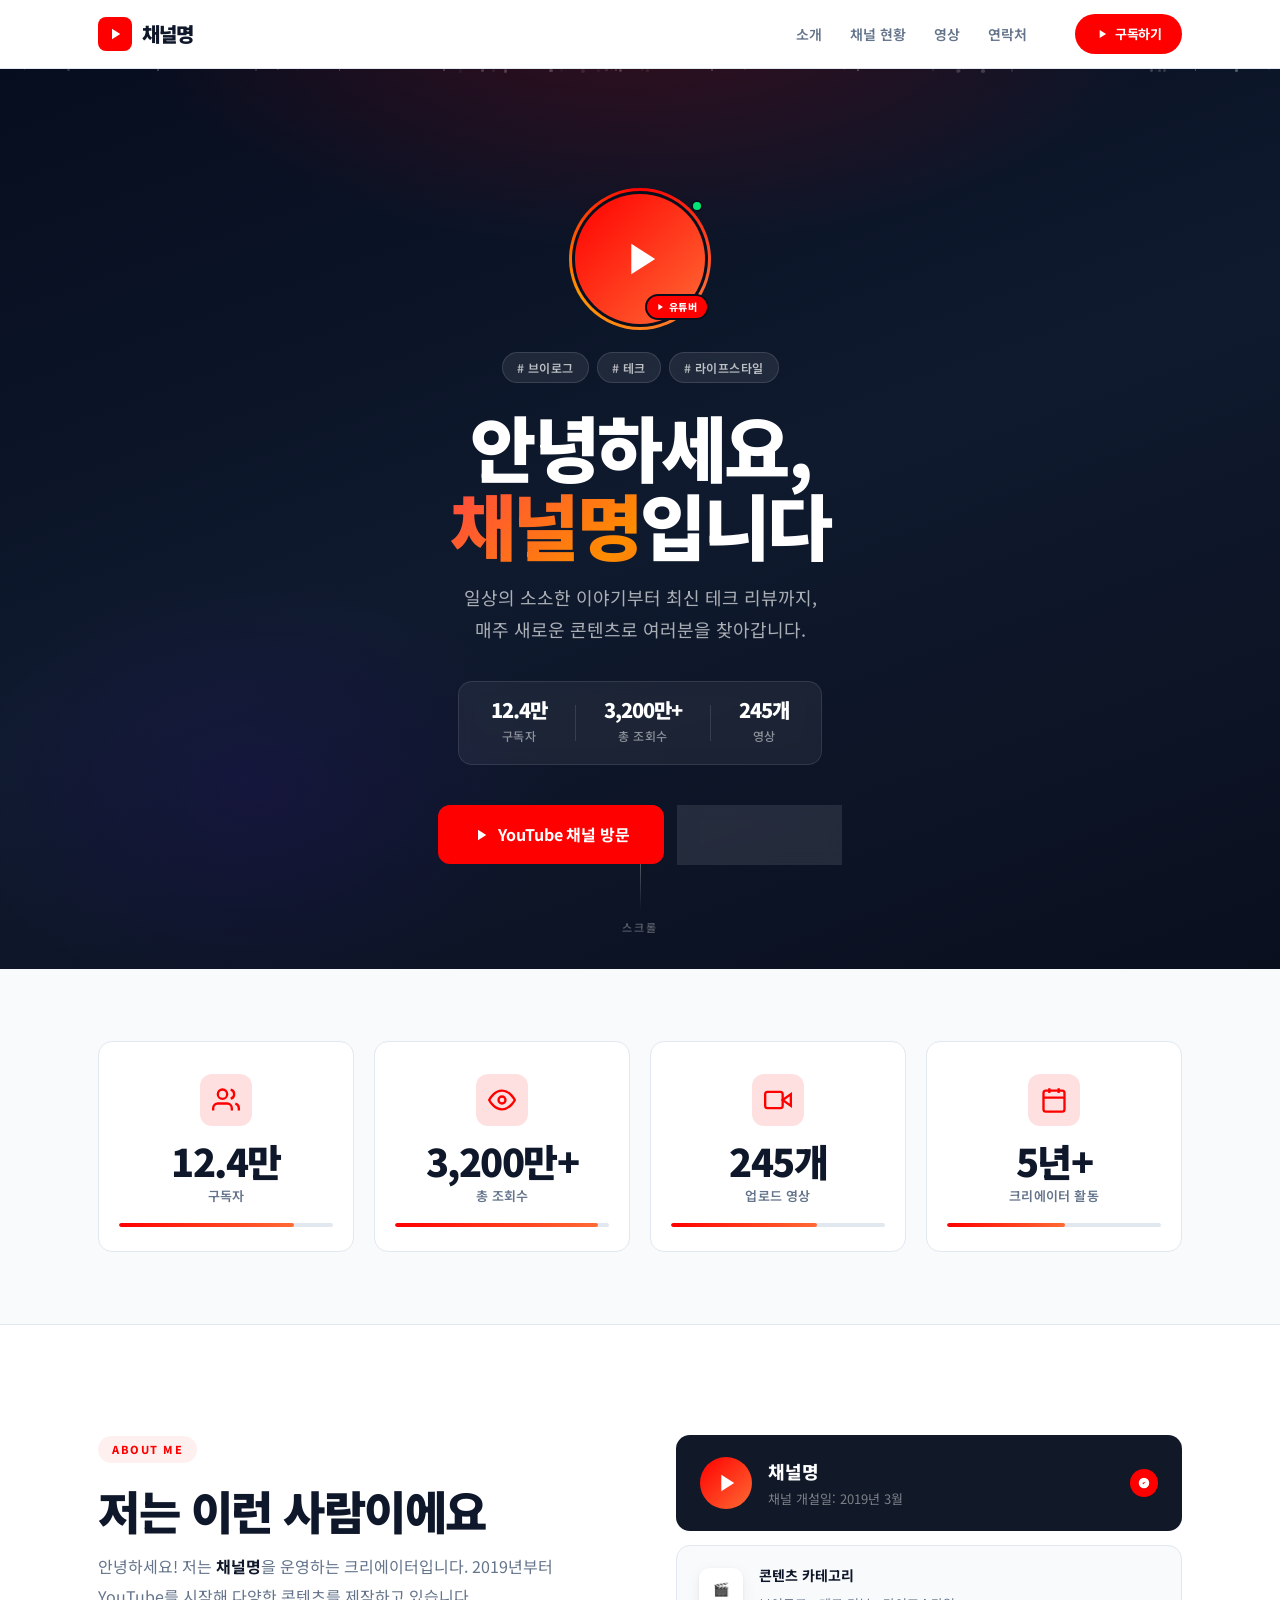
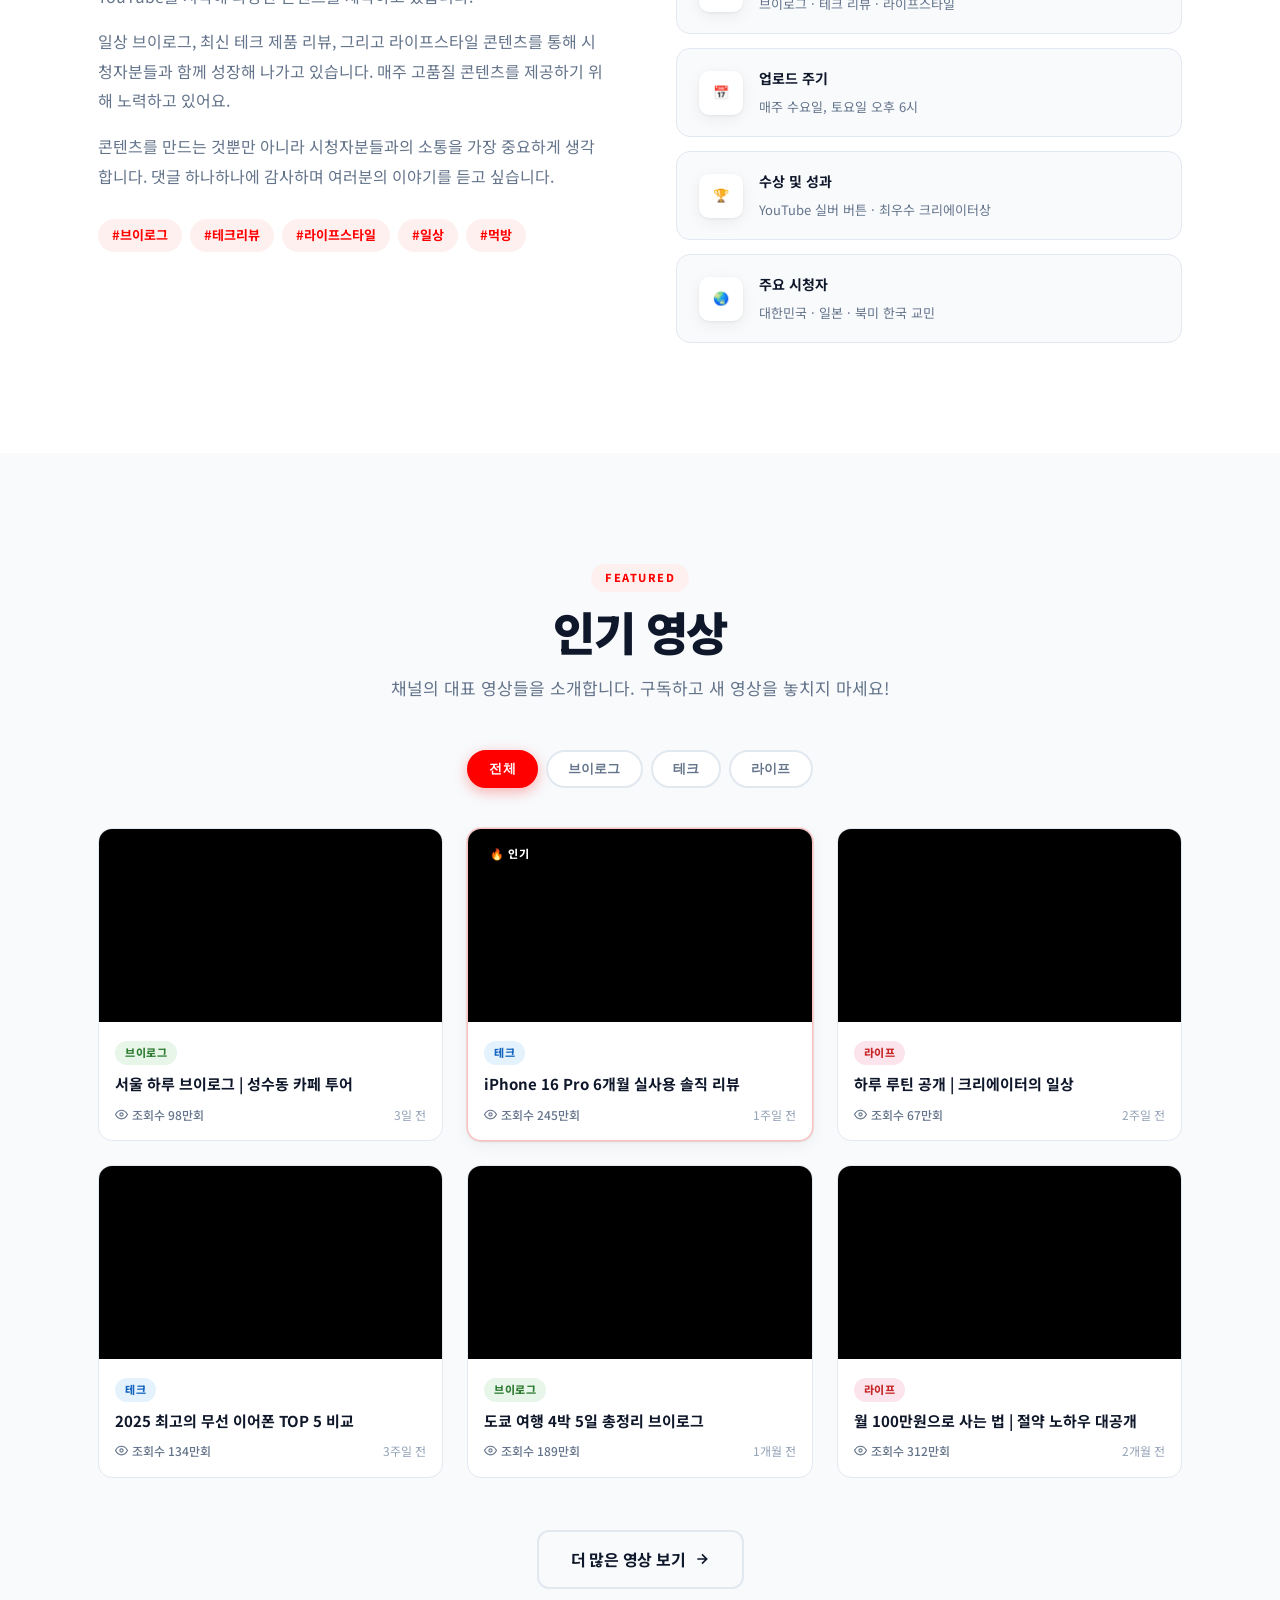
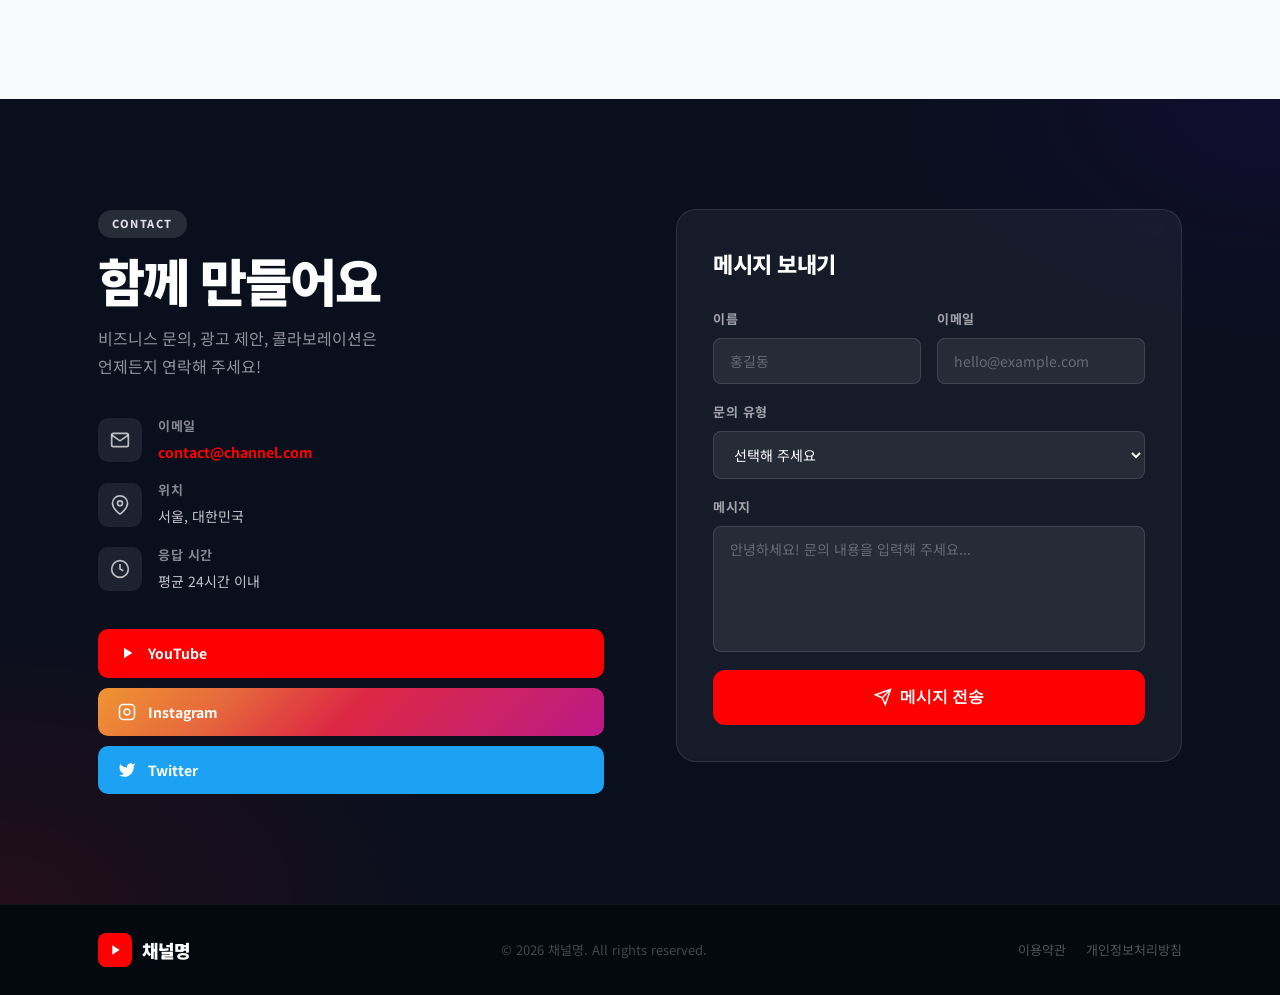
==== commit 54ba089f: "feat: 유튜버 포트폴리오 사이트 완성 - 전면 업그레이드 - Hero: 회전 프로필 링, 파티클 애니메이션, 그라데이션 텍스트, 퀵 스탯, 패럴랙스 효과 - 통계: 카운트업 애" ====
--- a/index.html
+++ b/index.html
@@ -3,69 +3,166 @@
 <head>
   <meta charset="UTF-8" />
   <meta name="viewport" content="width=device-width, initial-scale=1.0" />
-  <title>채널명 - YouTube 채널 소개</title>
+  <title>크리에이터 채널 - YouTube 포트폴리오</title>
   <link rel="stylesheet" href="style.css" />
+  <link rel="preconnect" href="https://fonts.googleapis.com" />
+  <link rel="preconnect" href="https://fonts.gstatic.com" crossorigin />
+  <link href="https://fonts.googleapis.com/css2?family=Noto+Sans+KR:wght@400;500;700;900&display=swap" rel="stylesheet" />
 </head>
 <body>
 
+  <!-- Scroll Progress Bar -->
+  <div class="scroll-progress" id="scrollProgress"></div>
+
   <!-- Navigation -->
-  <nav class="nav">
+  <nav class="nav" id="nav">
     <div class="container nav-inner">
       <a href="#" class="logo">
-        <span class="logo-icon">▶</span>
-        채널명
+        <div class="logo-icon-wrap">
+          <svg viewBox="0 0 24 24" fill="currentColor" width="18" height="18"><path d="M8 5v14l11-7z"/></svg>
+        </div>
+        <span>채널명</span>
       </a>
-      <ul class="nav-links">
-        <li><a href="#about">소개</a></li>
-        <li><a href="#stats">채널 현황</a></li>
-        <li><a href="#videos">영상</a></li>
-        <li><a href="#contact">연락처</a></li>
+      <ul class="nav-links" id="navLinks">
+        <li><a href="#about" class="nav-link">소개</a></li>
+        <li><a href="#stats" class="nav-link">채널 현황</a></li>
+        <li><a href="#videos" class="nav-link">영상</a></li>
+        <li><a href="#contact" class="nav-link">연락처</a></li>
       </ul>
-      <a href="https://youtube.com/@채널명" target="_blank" class="btn btn-subscribe">
-        구독하기
-      </a>
+      <div class="nav-right">
+        <a href="https://youtube.com/@채널명" target="_blank" class="btn btn-subscribe">
+          <svg viewBox="0 0 24 24" fill="currentColor" width="14" height="14"><path d="M8 5v14l11-7z"/></svg>
+          구독하기
+        </a>
+        <button class="hamburger" id="hamburger" aria-label="메뉴">
+          <span></span><span></span><span></span>
+        </button>
+      </div>
     </div>
   </nav>
 
   <!-- Hero -->
-  <section class="hero">
-    <div class="hero-bg"></div>
+  <section class="hero" id="hero">
+    <div class="hero-particles" id="heroParticles"></div>
+    <div class="hero-glow"></div>
     <div class="container hero-inner">
-      <div class="profile-wrapper">
-        <div class="profile-avatar">
-          <span class="avatar-placeholder">▶</span>
-        </div>
-        <div class="profile-badge">유튜버</div>
-      </div>
-      <h1 class="hero-title">안녕하세요,<br /><span class="highlight">채널명</span>입니다</h1>
-      <p class="hero-desc">여기에 채널 소개 문구를 작성하세요.<br />어떤 콘텐츠를 만드는지 간략하게 설명해 보세요.</p>
-      <div class="hero-cta">
-        <a href="https://youtube.com/@채널명" target="_blank" class="btn btn-primary btn-lg">
-          <span class="yt-icon">▶</span> YouTube 채널 방문
-        </a>
-        <a href="#videos" class="btn btn-outline btn-lg">영상 보기</a>
-      </div>
+      <div class="hero-content" data-aos="fade-up">
+        <div class="profile-wrapper">
+          <div class="profile-ring"></div>
+          <div class="profile-avatar">
+            <svg viewBox="0 0 24 24" fill="currentColor" width="52" height="52"><path d="M8 5v14l11-7z"/></svg>
+          </div>
+          <div class="profile-badge">
+            <svg viewBox="0 0 24 24" fill="currentColor" width="10" height="10"><path d="M8 5v14l11-7z"/></svg>
+            유튜버
+          </div>
+          <div class="live-dot" title="활동 중"></div>
+        </div>
+
+        <div class="hero-tags">
+          <span class="hero-tag"># 브이로그</span>
+          <span class="hero-tag"># 테크</span>
+          <span class="hero-tag"># 라이프스타일</span>
+        </div>
+
+        <h1 class="hero-title">
+          안녕하세요,<br />
+          <span class="highlight gradient-text">채널명</span>입니다
+        </h1>
+
+        <p class="hero-desc">
+          일상의 소소한 이야기부터 최신 테크 리뷰까지,<br />
+          매주 새로운 콘텐츠로 여러분을 찾아갑니다.
+        </p>
+
+        <div class="hero-quick-stats">
+          <div class="quick-stat">
+            <strong>12.4만</strong>
+            <span>구독자</span>
+          </div>
+          <div class="quick-stat-divider"></div>
+          <div class="quick-stat">
+            <strong>3,200만+</strong>
+            <span>총 조회수</span>
+          </div>
+          <div class="quick-stat-divider"></div>
+          <div class="quick-stat">
+            <strong>245개</strong>
+            <span>영상</span>
+          </div>
+        </div>
+
+        <div class="hero-cta">
+          <a href="https://youtube.com/@채널명" target="_blank" class="btn btn-primary btn-lg">
+            <svg viewBox="0 0 24 24" fill="currentColor" width="18" height="18"><path d="M8 5v14l11-7z"/></svg>
+            YouTube 채널 방문
+          </a>
+          <a href="#videos" class="btn btn-glass btn-lg">최신 영상 보기</a>
+        </div>
+      </div>
+    </div>
+
+    <div class="hero-scroll-hint">
+      <div class="scroll-line"></div>
+      <span>스크롤</span>
     </div>
   </section>
 
   <!-- Stats -->
   <section id="stats" class="stats">
-    <div class="container stats-grid">
-      <div class="stat-card">
-        <div class="stat-number">0만</div>
-        <div class="stat-label">구독자</div>
-      </div>
-      <div class="stat-card">
-        <div class="stat-number">0만+</div>
-        <div class="stat-label">총 조회수</div>
-      </div>
-      <div class="stat-card">
-        <div class="stat-number">0개</div>
-        <div class="stat-label">업로드 영상</div>
-      </div>
-      <div class="stat-card">
-        <div class="stat-number">0년</div>
-        <div class="stat-label">크리에이터 활동</div>
+    <div class="container">
+      <div class="stats-grid">
+        <div class="stat-card" data-aos="fade-up" data-aos-delay="0">
+          <div class="stat-icon">
+            <svg viewBox="0 0 24 24" fill="none" stroke="currentColor" stroke-width="2" width="28" height="28">
+              <path d="M17 21v-2a4 4 0 0 0-4-4H5a4 4 0 0 0-4 4v2"></path>
+              <circle cx="9" cy="7" r="4"></circle>
+              <path d="M23 21v-2a4 4 0 0 0-3-3.87"></path>
+              <path d="M16 3.13a4 4 0 0 1 0 7.75"></path>
+            </svg>
+          </div>
+          <div class="stat-number" data-count="124000" data-suffix="만" data-format="wan">12.4만</div>
+          <div class="stat-label">구독자</div>
+          <div class="stat-bar"><div class="stat-bar-fill" style="width:82%"></div></div>
+        </div>
+
+        <div class="stat-card" data-aos="fade-up" data-aos-delay="80">
+          <div class="stat-icon">
+            <svg viewBox="0 0 24 24" fill="none" stroke="currentColor" stroke-width="2" width="28" height="28">
+              <path d="M1 12s4-8 11-8 11 8 11 8-4 8-11 8-11-8-11-8z"></path>
+              <circle cx="12" cy="12" r="3"></circle>
+            </svg>
+          </div>
+          <div class="stat-number" data-count="3200" data-suffix="만+" data-format="exact">3,200만+</div>
+          <div class="stat-label">총 조회수</div>
+          <div class="stat-bar"><div class="stat-bar-fill" style="width:95%"></div></div>
+        </div>
+
+        <div class="stat-card" data-aos="fade-up" data-aos-delay="160">
+          <div class="stat-icon">
+            <svg viewBox="0 0 24 24" fill="none" stroke="currentColor" stroke-width="2" width="28" height="28">
+              <polygon points="23 7 16 12 23 17 23 7"></polygon>
+              <rect x="1" y="5" width="15" height="14" rx="2" ry="2"></rect>
+            </svg>
+          </div>
+          <div class="stat-number" data-count="245" data-suffix="개" data-format="exact">245개</div>
+          <div class="stat-label">업로드 영상</div>
+          <div class="stat-bar"><div class="stat-bar-fill" style="width:68%"></div></div>
+        </div>
+
+        <div class="stat-card" data-aos="fade-up" data-aos-delay="240">
+          <div class="stat-icon">
+            <svg viewBox="0 0 24 24" fill="none" stroke="currentColor" stroke-width="2" width="28" height="28">
+              <rect x="3" y="4" width="18" height="18" rx="2" ry="2"></rect>
+              <line x1="16" y1="2" x2="16" y2="6"></line>
+              <line x1="8" y1="2" x2="8" y2="6"></line>
+              <line x1="3" y1="10" x2="21" y2="10"></line>
+            </svg>
+          </div>
+          <div class="stat-number" data-count="5" data-suffix="년+" data-format="exact">5년+</div>
+          <div class="stat-label">크리에이터 활동</div>
+          <div class="stat-bar"><div class="stat-bar-fill" style="width:55%"></div></div>
+        </div>
       </div>
     </div>
   </section>
@@ -73,38 +170,64 @@
   <!-- About -->
   <section id="about" class="about">
     <div class="container about-inner">
-      <div class="about-text">
+      <div class="about-text" data-aos="fade-right">
         <span class="section-tag">About Me</span>
         <h2 class="section-title">저는 이런 사람이에요</h2>
-        <p>여기에 자신에 대한 소개를 작성하세요. 유튜브를 시작하게 된 계기, 채널에서 다루는 주제, 시청자에게 전달하고 싶은 메시지 등을 자유롭게 적어보세요.</p>
-        <p>두 번째 단락에는 추가적인 정보나 채널의 방향성에 대해 작성할 수 있습니다.</p>
+        <p>안녕하세요! 저는 <strong>채널명</strong>을 운영하는 크리에이터입니다. 2019년부터 YouTube를 시작해 다양한 콘텐츠를 제작하고 있습니다.</p>
+        <p>일상 브이로그, 최신 테크 제품 리뷰, 그리고 라이프스타일 콘텐츠를 통해 시청자분들과 함께 성장해 나가고 있습니다. 매주 고품질 콘텐츠를 제공하기 위해 노력하고 있어요.</p>
+        <p>콘텐츠를 만드는 것뿐만 아니라 시청자분들과의 소통을 가장 중요하게 생각합니다. 댓글 하나하나에 감사하며 여러분의 이야기를 듣고 싶습니다.</p>
         <div class="about-tags">
-          <span class="tag">#태그1</span>
-          <span class="tag">#태그2</span>
-          <span class="tag">#태그3</span>
-          <span class="tag">#태그4</span>
-        </div>
-      </div>
-      <div class="about-image">
+          <span class="tag">#브이로그</span>
+          <span class="tag">#테크리뷰</span>
+          <span class="tag">#라이프스타일</span>
+          <span class="tag">#일상</span>
+          <span class="tag">#먹방</span>
+        </div>
+      </div>
+
+      <div class="about-right" data-aos="fade-left">
         <div class="about-card">
-          <div class="about-avatar-lg">▶</div>
+          <div class="about-avatar-lg">
+            <svg viewBox="0 0 24 24" fill="currentColor" width="28" height="28"><path d="M8 5v14l11-7z"/></svg>
+          </div>
           <div class="about-card-info">
             <strong>채널명</strong>
-            <span>채널 개설일: 0000년</span>
-          </div>
-        </div>
-        <div class="about-fact">
+            <span>채널 개설일: 2019년 3월</span>
+          </div>
+          <div class="verified-badge" title="인증된 채널">
+            <svg viewBox="0 0 24 24" fill="currentColor" width="14" height="14"><path d="M9 12l2 2 4-4m6 2a9 9 0 11-18 0 9 9 0 0118 0z"/></svg>
+          </div>
+        </div>
+
+        <div class="about-fact" data-aos="fade-left" data-aos-delay="100">
           <span class="fact-icon">🎬</span>
           <div>
             <strong>콘텐츠 카테고리</strong>
-            <span>카테고리 1 · 카테고리 2 · 카테고리 3</span>
-          </div>
-        </div>
-        <div class="about-fact">
+            <span>브이로그 · 테크 리뷰 · 라이프스타일</span>
+          </div>
+        </div>
+
+        <div class="about-fact" data-aos="fade-left" data-aos-delay="180">
           <span class="fact-icon">📅</span>
           <div>
             <strong>업로드 주기</strong>
-            <span>매주 0요일</span>
+            <span>매주 수요일, 토요일 오후 6시</span>
+          </div>
+        </div>
+
+        <div class="about-fact" data-aos="fade-left" data-aos-delay="260">
+          <span class="fact-icon">🏆</span>
+          <div>
+            <strong>수상 및 성과</strong>
+            <span>YouTube 실버 버튼 · 최우수 크리에이터상</span>
+          </div>
+        </div>
+
+        <div class="about-fact" data-aos="fade-left" data-aos-delay="340">
+          <span class="fact-icon">🌏</span>
+          <div>
+            <strong>주요 시청자</strong>
+            <span>대한민국 · 일본 · 북미 한국 교민</span>
           </div>
         </div>
       </div>
@@ -114,147 +237,278 @@
   <!-- Featured Videos -->
   <section id="videos" class="videos">
     <div class="container">
-      <div class="section-header">
+      <div class="section-header" data-aos="fade-up">
         <span class="section-tag">Featured</span>
         <h2 class="section-title">인기 영상</h2>
-        <p class="section-desc">채널의 대표 영상들을 소개합니다.</p>
-      </div>
-      <div class="videos-grid">
-
-        <!-- 영상 카드 1: YouTube video ID를 src에 입력하세요 -->
-        <div class="video-card">
+        <p class="section-desc">채널의 대표 영상들을 소개합니다. 구독하고 새 영상을 놓치지 마세요!</p>
+      </div>
+
+      <!-- Video Filter Tabs -->
+      <div class="video-filters" data-aos="fade-up">
+        <button class="filter-btn active" data-filter="all">전체</button>
+        <button class="filter-btn" data-filter="vlog">브이로그</button>
+        <button class="filter-btn" data-filter="tech">테크</button>
+        <button class="filter-btn" data-filter="lifestyle">라이프</button>
+      </div>
+
+      <div class="videos-grid" id="videosGrid">
+
+        <!-- Video Card 1 -->
+        <div class="video-card" data-category="vlog" data-aos="fade-up" data-aos-delay="0">
           <div class="video-thumb">
             <iframe
-              src="https://www.youtube.com/embed/VIDEO_ID_1"
-              title="영상 제목 1"
+              src="https://www.youtube.com/embed/dQw4w9WgXcQ"
+              title="서울 하루 브이로그 | 성수동 카페 투어"
               frameborder="0"
               allow="accelerometer; autoplay; clipboard-write; encrypted-media; gyroscope; picture-in-picture"
-              allowfullscreen>
+              allowfullscreen
+              loading="lazy">
             </iframe>
           </div>
           <div class="video-info">
-            <h3 class="video-title">영상 제목 1</h3>
-            <p class="video-meta">조회수 0만회 · 0일 전</p>
-          </div>
-        </div>
-
-        <!-- 영상 카드 2 -->
-        <div class="video-card">
+            <div class="video-category-badge vlog">브이로그</div>
+            <h3 class="video-title">서울 하루 브이로그 | 성수동 카페 투어</h3>
+            <div class="video-meta-row">
+              <span class="video-views">
+                <svg viewBox="0 0 24 24" fill="none" stroke="currentColor" stroke-width="2" width="13" height="13"><path d="M1 12s4-8 11-8 11 8 11 8-4 8-11 8-11-8-11-8z"/><circle cx="12" cy="12" r="3"/></svg>
+                조회수 98만회
+              </span>
+              <span class="video-date">3일 전</span>
+            </div>
+          </div>
+        </div>
+
+        <!-- Video Card 2 -->
+        <div class="video-card featured" data-category="tech" data-aos="fade-up" data-aos-delay="80">
+          <div class="featured-label">🔥 인기</div>
           <div class="video-thumb">
             <iframe
-              src="https://www.youtube.com/embed/VIDEO_ID_2"
-              title="영상 제목 2"
+              src="https://www.youtube.com/embed/dQw4w9WgXcQ"
+              title="iPhone 16 Pro 6개월 실사용 솔직 리뷰"
               frameborder="0"
               allow="accelerometer; autoplay; clipboard-write; encrypted-media; gyroscope; picture-in-picture"
-              allowfullscreen>
+              allowfullscreen
+              loading="lazy">
             </iframe>
           </div>
           <div class="video-info">
-            <h3 class="video-title">영상 제목 2</h3>
-            <p class="video-meta">조회수 0만회 · 0일 전</p>
-          </div>
-        </div>
-
-        <!-- 영상 카드 3 -->
-        <div class="video-card">
+            <div class="video-category-badge tech">테크</div>
+            <h3 class="video-title">iPhone 16 Pro 6개월 실사용 솔직 리뷰</h3>
+            <div class="video-meta-row">
+              <span class="video-views">
+                <svg viewBox="0 0 24 24" fill="none" stroke="currentColor" stroke-width="2" width="13" height="13"><path d="M1 12s4-8 11-8 11 8 11 8-4 8-11 8-11-8-11-8z"/><circle cx="12" cy="12" r="3"/></svg>
+                조회수 245만회
+              </span>
+              <span class="video-date">1주일 전</span>
+            </div>
+          </div>
+        </div>
+
+        <!-- Video Card 3 -->
+        <div class="video-card" data-category="lifestyle" data-aos="fade-up" data-aos-delay="160">
           <div class="video-thumb">
             <iframe
-              src="https://www.youtube.com/embed/VIDEO_ID_3"
-              title="영상 제목 3"
+              src="https://www.youtube.com/embed/dQw4w9WgXcQ"
+              title="하루 루틴 공개 | 크리에이터의 일상"
               frameborder="0"
               allow="accelerometer; autoplay; clipboard-write; encrypted-media; gyroscope; picture-in-picture"
-              allowfullscreen>
+              allowfullscreen
+              loading="lazy">
             </iframe>
           </div>
           <div class="video-info">
-            <h3 class="video-title">영상 제목 3</h3>
-            <p class="video-meta">조회수 0만회 · 0일 전</p>
-          </div>
-        </div>
-
-        <!-- 영상 카드 4 -->
-        <div class="video-card">
+            <div class="video-category-badge lifestyle">라이프</div>
+            <h3 class="video-title">하루 루틴 공개 | 크리에이터의 일상</h3>
+            <div class="video-meta-row">
+              <span class="video-views">
+                <svg viewBox="0 0 24 24" fill="none" stroke="currentColor" stroke-width="2" width="13" height="13"><path d="M1 12s4-8 11-8 11 8 11 8-4 8-11 8-11-8-11-8z"/><circle cx="12" cy="12" r="3"/></svg>
+                조회수 67만회
+              </span>
+              <span class="video-date">2주일 전</span>
+            </div>
+          </div>
+        </div>
+
+        <!-- Video Card 4 -->
+        <div class="video-card" data-category="tech" data-aos="fade-up" data-aos-delay="0">
           <div class="video-thumb">
             <iframe
-              src="https://www.youtube.com/embed/VIDEO_ID_4"
-              title="영상 제목 4"
+              src="https://www.youtube.com/embed/dQw4w9WgXcQ"
+              title="2025 최고의 무선 이어폰 TOP 5 비교"
               frameborder="0"
               allow="accelerometer; autoplay; clipboard-write; encrypted-media; gyroscope; picture-in-picture"
-              allowfullscreen>
+              allowfullscreen
+              loading="lazy">
             </iframe>
           </div>
           <div class="video-info">
-            <h3 class="video-title">영상 제목 4</h3>
-            <p class="video-meta">조회수 0만회 · 0일 전</p>
-          </div>
-        </div>
-
-        <!-- 영상 카드 5 -->
-        <div class="video-card">
+            <div class="video-category-badge tech">테크</div>
+            <h3 class="video-title">2025 최고의 무선 이어폰 TOP 5 비교</h3>
+            <div class="video-meta-row">
+              <span class="video-views">
+                <svg viewBox="0 0 24 24" fill="none" stroke="currentColor" stroke-width="2" width="13" height="13"><path d="M1 12s4-8 11-8 11 8 11 8-4 8-11 8-11-8-11-8z"/><circle cx="12" cy="12" r="3"/></svg>
+                조회수 134만회
+              </span>
+              <span class="video-date">3주일 전</span>
+            </div>
+          </div>
+        </div>
+
+        <!-- Video Card 5 -->
+        <div class="video-card" data-category="vlog" data-aos="fade-up" data-aos-delay="80">
           <div class="video-thumb">
             <iframe
-              src="https://www.youtube.com/embed/VIDEO_ID_5"
-              title="영상 제목 5"
+              src="https://www.youtube.com/embed/dQw4w9WgXcQ"
+              title="도쿄 여행 4박 5일 총정리 브이로그"
               frameborder="0"
               allow="accelerometer; autoplay; clipboard-write; encrypted-media; gyroscope; picture-in-picture"
-              allowfullscreen>
+              allowfullscreen
+              loading="lazy">
             </iframe>
           </div>
           <div class="video-info">
-            <h3 class="video-title">영상 제목 5</h3>
-            <p class="video-meta">조회수 0만회 · 0일 전</p>
-          </div>
-        </div>
-
-        <!-- 영상 카드 6 -->
-        <div class="video-card">
+            <div class="video-category-badge vlog">브이로그</div>
+            <h3 class="video-title">도쿄 여행 4박 5일 총정리 브이로그</h3>
+            <div class="video-meta-row">
+              <span class="video-views">
+                <svg viewBox="0 0 24 24" fill="none" stroke="currentColor" stroke-width="2" width="13" height="13"><path d="M1 12s4-8 11-8 11 8 11 8-4 8-11 8-11-8-11-8z"/><circle cx="12" cy="12" r="3"/></svg>
+                조회수 189만회
+              </span>
+              <span class="video-date">1개월 전</span>
+            </div>
+          </div>
+        </div>
+
+        <!-- Video Card 6 -->
+        <div class="video-card" data-category="lifestyle" data-aos="fade-up" data-aos-delay="160">
           <div class="video-thumb">
             <iframe
-              src="https://www.youtube.com/embed/VIDEO_ID_6"
-              title="영상 제목 6"
+              src="https://www.youtube.com/embed/dQw4w9WgXcQ"
+              title="월 100만원으로 사는 법 | 절약 노하우 대공개"
               frameborder="0"
               allow="accelerometer; autoplay; clipboard-write; encrypted-media; gyroscope; picture-in-picture"
-              allowfullscreen>
+              allowfullscreen
+              loading="lazy">
             </iframe>
           </div>
           <div class="video-info">
-            <h3 class="video-title">영상 제목 6</h3>
-            <p class="video-meta">조회수 0만회 · 0일 전</p>
-          </div>
-        </div>
-
-      </div>
-      <div class="videos-more">
+            <div class="video-category-badge lifestyle">라이프</div>
+            <h3 class="video-title">월 100만원으로 사는 법 | 절약 노하우 대공개</h3>
+            <div class="video-meta-row">
+              <span class="video-views">
+                <svg viewBox="0 0 24 24" fill="none" stroke="currentColor" stroke-width="2" width="13" height="13"><path d="M1 12s4-8 11-8 11 8 11 8-4 8-11 8-11-8-11-8z"/><circle cx="12" cy="12" r="3"/></svg>
+                조회수 312만회
+              </span>
+              <span class="video-date">2개월 전</span>
+            </div>
+          </div>
+        </div>
+
+      </div>
+
+      <div class="videos-more" data-aos="fade-up">
         <a href="https://youtube.com/@채널명" target="_blank" class="btn btn-outline btn-lg">
-          더 많은 영상 보기 →
+          더 많은 영상 보기
+          <svg viewBox="0 0 24 24" fill="none" stroke="currentColor" stroke-width="2.5" width="16" height="16"><path d="M5 12h14M12 5l7 7-7 7"/></svg>
         </a>
       </div>
     </div>
   </section>
 
-  <!-- Contact / Subscribe CTA -->
+  <!-- Contact -->
   <section id="contact" class="contact">
+    <div class="contact-bg-pattern"></div>
     <div class="container contact-inner">
-      <div class="contact-text">
+
+      <div class="contact-left" data-aos="fade-right">
         <span class="section-tag light">Contact</span>
-        <h2>함께해요!</h2>
-        <p>비즈니스 문의나 협업 제안은 아래 이메일로 연락해 주세요.</p>
-        <a href="mailto:your@email.com" class="contact-email">your@email.com</a>
-      </div>
-      <div class="social-links">
-        <a href="https://youtube.com/@채널명" target="_blank" class="social-btn youtube">
-          <span class="social-icon">▶</span>
-          YouTube
-        </a>
-        <a href="https://instagram.com/채널명" target="_blank" class="social-btn instagram">
-          <span class="social-icon">📸</span>
-          Instagram
-        </a>
-        <a href="https://twitter.com/채널명" target="_blank" class="social-btn twitter">
-          <span class="social-icon">🐦</span>
-          Twitter
-        </a>
-      </div>
+        <h2 class="contact-title">함께 만들어요</h2>
+        <p class="contact-desc">비즈니스 문의, 광고 제안, 콜라보레이션은<br />언제든지 연락해 주세요!</p>
+
+        <div class="contact-info-list">
+          <div class="contact-info-item">
+            <div class="contact-info-icon">
+              <svg viewBox="0 0 24 24" fill="none" stroke="currentColor" stroke-width="2" width="20" height="20"><path d="M4 4h16c1.1 0 2 .9 2 2v12c0 1.1-.9 2-2 2H4c-1.1 0-2-.9-2-2V6c0-1.1.9-2 2-2z"/><polyline points="22,6 12,13 2,6"/></svg>
+            </div>
+            <div>
+              <strong>이메일</strong>
+              <a href="mailto:contact@channel.com" class="contact-link">contact@channel.com</a>
+            </div>
+          </div>
+          <div class="contact-info-item">
+            <div class="contact-info-icon">
+              <svg viewBox="0 0 24 24" fill="none" stroke="currentColor" stroke-width="2" width="20" height="20"><path d="M21 10c0 7-9 13-9 13s-9-6-9-13a9 9 0 0 1 18 0z"/><circle cx="12" cy="10" r="3"/></svg>
+            </div>
+            <div>
+              <strong>위치</strong>
+              <span>서울, 대한민국</span>
+            </div>
+          </div>
+          <div class="contact-info-item">
+            <div class="contact-info-icon">
+              <svg viewBox="0 0 24 24" fill="none" stroke="currentColor" stroke-width="2" width="20" height="20"><circle cx="12" cy="12" r="10"/><polyline points="12 6 12 12 16 14"/></svg>
+            </div>
+            <div>
+              <strong>응답 시간</strong>
+              <span>평균 24시간 이내</span>
+            </div>
+          </div>
+        </div>
+
+        <div class="social-links">
+          <a href="https://youtube.com/@채널명" target="_blank" class="social-btn youtube">
+            <svg viewBox="0 0 24 24" fill="currentColor" width="18" height="18"><path d="M8 5v14l11-7z"/></svg>
+            YouTube
+          </a>
+          <a href="https://instagram.com/채널명" target="_blank" class="social-btn instagram">
+            <svg viewBox="0 0 24 24" fill="none" stroke="currentColor" stroke-width="2" width="18" height="18"><rect x="2" y="2" width="20" height="20" rx="5" ry="5"/><path d="M16 11.37A4 4 0 1 1 12.63 8 4 4 0 0 1 16 11.37z"/><line x1="17.5" y1="6.5" x2="17.51" y2="6.5"/></svg>
+            Instagram
+          </a>
+          <a href="https://twitter.com/채널명" target="_blank" class="social-btn twitter">
+            <svg viewBox="0 0 24 24" fill="currentColor" width="18" height="18"><path d="M23 3a10.9 10.9 0 0 1-3.14 1.53 4.48 4.48 0 0 0-7.86 3v1A10.66 10.66 0 0 1 3 4s-4 9 5 13a11.64 11.64 0 0 1-7 2c9 5 20 0 20-11.5a4.5 4.5 0 0 0-.08-.83A7.72 7.72 0 0 0 23 3z"/></svg>
+            Twitter
+          </a>
+        </div>
+      </div>
+
+      <div class="contact-right" data-aos="fade-left">
+        <form class="contact-form" id="contactForm" novalidate>
+          <h3 class="form-title">메시지 보내기</h3>
+          <div class="form-row">
+            <div class="form-group">
+              <label for="name">이름</label>
+              <input type="text" id="name" name="name" placeholder="홍길동" required />
+            </div>
+            <div class="form-group">
+              <label for="email">이메일</label>
+              <input type="email" id="email" name="email" placeholder="hello@example.com" required />
+            </div>
+          </div>
+          <div class="form-group">
+            <label for="subject">문의 유형</label>
+            <select id="subject" name="subject">
+              <option value="">선택해 주세요</option>
+              <option value="business">비즈니스 제안</option>
+              <option value="collab">콜라보레이션</option>
+              <option value="ad">광고 문의</option>
+              <option value="other">기타</option>
+            </select>
+          </div>
+          <div class="form-group">
+            <label for="message">메시지</label>
+            <textarea id="message" name="message" rows="5" placeholder="안녕하세요! 문의 내용을 입력해 주세요..." required></textarea>
+          </div>
+          <button type="submit" class="btn btn-primary btn-lg btn-full" id="submitBtn">
+            <svg viewBox="0 0 24 24" fill="none" stroke="currentColor" stroke-width="2" width="18" height="18"><line x1="22" y1="2" x2="11" y2="13"/><polygon points="22 2 15 22 11 13 2 9 22 2"/></svg>
+            메시지 전송
+          </button>
+          <div class="form-success" id="formSuccess" style="display:none">
+            <svg viewBox="0 0 24 24" fill="none" stroke="currentColor" stroke-width="2.5" width="24" height="24"><polyline points="20 6 9 17 4 12"/></svg>
+            메시지가 성공적으로 전송되었습니다!
+          </div>
+        </form>
+      </div>
+
     </div>
   </section>
 
@@ -262,10 +516,16 @@
   <footer class="footer">
     <div class="container footer-inner">
       <a href="#" class="logo footer-logo">
-        <span class="logo-icon">▶</span>
+        <div class="logo-icon-wrap">
+          <svg viewBox="0 0 24 24" fill="currentColor" width="16" height="16"><path d="M8 5v14l11-7z"/></svg>
+        </div>
         채널명
       </a>
       <p class="footer-copy">© 2026 채널명. All rights reserved.</p>
+      <div class="footer-links">
+        <a href="#">이용약관</a>
+        <a href="#">개인정보처리방침</a>
+      </div>
     </div>
   </footer>
 
--- a/style.css
+++ b/style.css
@@ -4,29 +4,59 @@
 :root {
   --red: #ff0000;
   --red-dark: #cc0000;
+  --red-mid: #e60000;
   --red-light: #fff0f0;
+  --red-alpha: rgba(255, 0, 0, .12);
   --text: #0f172a;
   --text-muted: #64748b;
+  --text-faint: #94a3b8;
   --border: #e2e8f0;
+  --border-hover: #cbd5e1;
   --bg: #ffffff;
   --bg-subtle: #f8fafc;
-  --bg-dark: #0f172a;
-  --radius: 12px;
-  --shadow: 0 1px 3px rgba(0,0,0,.08), 0 4px 16px rgba(0,0,0,.06);
-  --shadow-lg: 0 8px 32px rgba(0,0,0,.12);
+  --bg-card: #ffffff;
+  --bg-dark: #0a0f1e;
+  --bg-dark-2: #111827;
+  --radius: 14px;
+  --radius-sm: 8px;
+  --radius-lg: 20px;
+  --shadow: 0 1px 3px rgba(0,0,0,.06), 0 4px 16px rgba(0,0,0,.06);
+  --shadow-md: 0 4px 20px rgba(0,0,0,.1);
+  --shadow-lg: 0 12px 40px rgba(0,0,0,.14);
+  --shadow-red: 0 8px 32px rgba(255,0,0,.25);
+  --transition: .25s cubic-bezier(.4, 0, .2, 1);
 }
 
 html { scroll-behavior: smooth; }
 
 body {
-  font-family: -apple-system, BlinkMacSystemFont, 'Segoe UI', 'Noto Sans KR', sans-serif;
+  font-family: 'Noto Sans KR', -apple-system, BlinkMacSystemFont, 'Segoe UI', sans-serif;
   color: var(--text);
   background: var(--bg);
   line-height: 1.6;
   -webkit-font-smoothing: antialiased;
-}
-
-.container { max-width: 1100px; margin: 0 auto; padding: 0 24px; }
+  overflow-x: hidden;
+}
+
+.container { max-width: 1140px; margin: 0 auto; padding: 0 28px; }
+
+/* ===== Scroll Progress ===== */
+.scroll-progress {
+  position: fixed;
+  top: 0;
+  left: 0;
+  height: 3px;
+  width: 0%;
+  background: linear-gradient(90deg, var(--red), #ff6b35, var(--red));
+  background-size: 200% 100%;
+  z-index: 9999;
+  transition: width .1s linear;
+  animation: shimmer 2s infinite linear;
+}
+@keyframes shimmer {
+  0% { background-position: -200% 0; }
+  100% { background-position: 200% 0; }
+}
 
 /* ===== Buttons ===== */
 .btn {
@@ -34,97 +64,207 @@
   align-items: center;
   justify-content: center;
   gap: 8px;
-  padding: 10px 20px;
-  border-radius: 8px;
+  padding: 11px 22px;
+  border-radius: 10px;
   font-size: 14px;
-  font-weight: 600;
+  font-weight: 700;
   text-decoration: none;
   cursor: pointer;
-  transition: all .2s;
+  transition: all var(--transition);
   border: 2px solid transparent;
   white-space: nowrap;
+  letter-spacing: -.2px;
 }
 .btn-primary {
   background: var(--red);
   color: #fff;
   border-color: var(--red);
 }
-.btn-primary:hover { background: var(--red-dark); border-color: var(--red-dark); transform: translateY(-1px); box-shadow: 0 4px 12px rgba(255,0,0,.3); }
+.btn-primary:hover {
+  background: var(--red-dark);
+  border-color: var(--red-dark);
+  transform: translateY(-2px);
+  box-shadow: var(--shadow-red);
+}
 .btn-outline {
   background: transparent;
   color: var(--text);
   border-color: var(--border);
 }
-.btn-outline:hover { border-color: var(--text); background: var(--bg-subtle); }
+.btn-outline:hover {
+  border-color: var(--text);
+  background: var(--bg-subtle);
+  transform: translateY(-2px);
+}
+.btn-glass {
+  background: rgba(255,255,255,.1);
+  color: rgba(255,255,255,.9);
+  border-color: rgba(255,255,255,.2);
+  backdrop-filter: blur(8px);
+}
+.btn-glass:hover {
+  background: rgba(255,255,255,.2);
+  border-color: rgba(255,255,255,.4);
+  color: #fff;
+  transform: translateY(-2px);
+}
 .btn-subscribe {
+  display: inline-flex;
+  align-items: center;
+  gap: 6px;
   background: var(--red);
   color: #fff;
-  border-radius: 20px;
+  border-radius: 100px;
   padding: 8px 18px;
   font-size: 13px;
   font-weight: 700;
   text-decoration: none;
-  transition: all .2s;
-}
-.btn-subscribe:hover { background: var(--red-dark); transform: translateY(-1px); }
-.btn-lg { padding: 14px 28px; font-size: 16px; border-radius: 10px; }
+  transition: all var(--transition);
+}
+.btn-subscribe:hover {
+  background: var(--red-dark);
+  transform: translateY(-1px);
+  box-shadow: 0 4px 16px rgba(255,0,0,.35);
+}
+.btn-lg { padding: 15px 32px; font-size: 16px; border-radius: 12px; }
+.btn-full { width: 100%; }
 
 /* ===== Nav ===== */
 .nav {
   position: sticky;
   top: 0;
-  z-index: 100;
-  background: rgba(255,255,255,.95);
-  backdrop-filter: blur(12px);
+  z-index: 1000;
+  background: rgba(255,255,255,.92);
+  backdrop-filter: blur(16px);
+  -webkit-backdrop-filter: blur(16px);
   border-bottom: 1px solid var(--border);
+  transition: box-shadow var(--transition);
+}
+.nav.scrolled {
+  box-shadow: 0 4px 24px rgba(0,0,0,.08);
 }
 .nav-inner {
   display: flex;
   align-items: center;
-  height: 64px;
-  gap: 32px;
+  height: 68px;
+  gap: 36px;
 }
 .logo {
   display: flex;
   align-items: center;
-  gap: 8px;
+  gap: 10px;
   font-size: 20px;
-  font-weight: 800;
+  font-weight: 900;
   color: var(--text);
   text-decoration: none;
-  letter-spacing: -0.5px;
-}
-.logo-icon {
-  color: var(--red);
-  font-size: 18px;
+  letter-spacing: -1px;
+  flex-shrink: 0;
+}
+.logo-icon-wrap {
+  width: 34px;
+  height: 34px;
+  background: var(--red);
+  border-radius: 8px;
+  display: flex;
+  align-items: center;
+  justify-content: center;
+  color: #fff;
+  flex-shrink: 0;
+  transition: transform var(--transition);
+}
+.logo:hover .logo-icon-wrap {
+  transform: scale(1.05) rotate(-3deg);
 }
 .nav-links {
   display: flex;
-  gap: 24px;
+  gap: 4px;
   list-style: none;
   margin-left: auto;
 }
-.nav-links a {
+.nav-link {
+  display: block;
   color: var(--text-muted);
   text-decoration: none;
   font-size: 14px;
-  font-weight: 500;
-  transition: color .2s;
-}
-.nav-links a:hover { color: var(--text); }
+  font-weight: 600;
+  padding: 6px 12px;
+  border-radius: var(--radius-sm);
+  transition: all var(--transition);
+}
+.nav-link:hover, .nav-link.active {
+  color: var(--text);
+  background: var(--bg-subtle);
+}
+.nav-link.active { color: var(--red); }
+
+.nav-right {
+  display: flex;
+  align-items: center;
+  gap: 12px;
+  flex-shrink: 0;
+}
+.hamburger {
+  display: none;
+  flex-direction: column;
+  gap: 5px;
+  background: none;
+  border: none;
+  cursor: pointer;
+  padding: 6px;
+  border-radius: 8px;
+  transition: background var(--transition);
+}
+.hamburger:hover { background: var(--bg-subtle); }
+.hamburger span {
+  display: block;
+  width: 22px;
+  height: 2px;
+  background: var(--text);
+  border-radius: 2px;
+  transition: all var(--transition);
+}
+.hamburger.open span:nth-child(1) { transform: translateY(7px) rotate(45deg); }
+.hamburger.open span:nth-child(2) { opacity: 0; }
+.hamburger.open span:nth-child(3) { transform: translateY(-7px) rotate(-45deg); }
 
 /* ===== Hero ===== */
 .hero {
   position: relative;
-  padding: 100px 0 80px;
-  background: linear-gradient(160deg, #0f172a 0%, #1e293b 60%, #0f172a 100%);
+  padding: 120px 0 100px;
+  background: linear-gradient(160deg, #060d1e 0%, #0f1a2e 50%, #0a0f1e 100%);
   overflow: hidden;
   text-align: center;
-}
-.hero-bg {
+  min-height: 100vh;
+  display: flex;
+  flex-direction: column;
+  justify-content: center;
+}
+.hero-particles {
   position: absolute;
   inset: 0;
-  background: radial-gradient(ellipse 80% 60% at 50% 0%, rgba(255,0,0,.15) 0%, transparent 70%);
+  pointer-events: none;
+  overflow: hidden;
+}
+.particle {
+  position: absolute;
+  width: 2px;
+  height: 2px;
+  background: rgba(255, 255, 255, .5);
+  border-radius: 50%;
+  animation: floatParticle linear infinite;
+}
+@keyframes floatParticle {
+  0% { transform: translateY(100vh) rotate(0deg); opacity: 0; }
+  10% { opacity: 1; }
+  90% { opacity: 1; }
+  100% { transform: translateY(-100px) rotate(720deg); opacity: 0; }
+}
+.hero-glow {
+  position: absolute;
+  inset: 0;
+  background:
+    radial-gradient(ellipse 70% 50% at 50% -10%, rgba(255,0,0,.2) 0%, transparent 60%),
+    radial-gradient(ellipse 40% 40% at 20% 80%, rgba(100, 0, 255, .08) 0%, transparent 60%);
   pointer-events: none;
 }
 .hero-inner {
@@ -134,160 +274,332 @@
   flex-direction: column;
   align-items: center;
 }
+.hero-content { max-width: 680px; }
+
+/* Profile */
 .profile-wrapper {
   position: relative;
-  margin-bottom: 32px;
+  width: 130px;
+  height: 130px;
+  margin: 0 auto 28px;
+}
+.profile-ring {
+  position: absolute;
+  inset: -6px;
+  border-radius: 50%;
+  background: conic-gradient(from 0deg, var(--red), #ff6b35, #ff9500, var(--red));
+  animation: rotatering 4s linear infinite;
+}
+@keyframes rotatering {
+  from { transform: rotate(0deg); }
+  to { transform: rotate(360deg); }
+}
+.profile-ring::after {
+  content: '';
+  position: absolute;
+  inset: 3px;
+  background: #0a0f1e;
+  border-radius: 50%;
 }
 .profile-avatar {
-  width: 120px;
-  height: 120px;
+  position: absolute;
+  inset: 0;
   border-radius: 50%;
   background: linear-gradient(135deg, var(--red) 0%, #ff6b35 100%);
   display: flex;
   align-items: center;
   justify-content: center;
-  border: 4px solid rgba(255,255,255,.15);
-  box-shadow: 0 0 40px rgba(255,0,0,.3);
-}
-.avatar-placeholder {
-  font-size: 48px;
-  color: #fff;
+  color: #fff;
+  z-index: 1;
 }
 .profile-badge {
   position: absolute;
-  bottom: 0;
-  right: 0;
+  bottom: 4px;
+  right: -4px;
   background: var(--red);
   color: #fff;
-  font-size: 11px;
-  font-weight: 700;
-  padding: 3px 10px;
-  border-radius: 20px;
-  border: 2px solid #0f172a;
+  font-size: 10px;
+  font-weight: 800;
+  padding: 3px 10px 3px 8px;
+  border-radius: 100px;
+  border: 2px solid #0a0f1e;
+  display: flex;
+  align-items: center;
+  gap: 4px;
+  z-index: 2;
+  letter-spacing: .3px;
+}
+.live-dot {
+  position: absolute;
+  top: 6px;
+  right: 2px;
+  width: 12px;
+  height: 12px;
+  background: #00e676;
+  border-radius: 50%;
+  border: 2px solid #0a0f1e;
+  z-index: 3;
+  animation: pulse-live 2s ease infinite;
+}
+@keyframes pulse-live {
+  0%, 100% { box-shadow: 0 0 0 0 rgba(0,230,118,.4); }
+  50% { box-shadow: 0 0 0 6px rgba(0,230,118,0); }
+}
+
+/* Hero Text */
+.hero-tags {
+  display: flex;
+  gap: 8px;
+  justify-content: center;
+  flex-wrap: wrap;
+  margin-bottom: 24px;
+}
+.hero-tag {
+  padding: 5px 14px;
+  background: rgba(255,255,255,.08);
+  color: rgba(255,255,255,.7);
+  border: 1px solid rgba(255,255,255,.12);
+  border-radius: 100px;
+  font-size: 12px;
+  font-weight: 600;
+  letter-spacing: .5px;
 }
 .hero-title {
-  font-size: clamp(36px, 6vw, 64px);
+  font-size: clamp(40px, 6vw, 72px);
   font-weight: 900;
-  line-height: 1.1;
-  letter-spacing: -2px;
+  line-height: 1.08;
+  letter-spacing: -2.5px;
   color: #fff;
   margin-bottom: 20px;
 }
-.hero-title .highlight { color: var(--red); }
+.gradient-text {
+  background: linear-gradient(135deg, #ff4444 0%, #ff8c00 50%, #ff4444 100%);
+  background-size: 200% auto;
+  -webkit-background-clip: text;
+  -webkit-text-fill-color: transparent;
+  background-clip: text;
+  animation: gradient-move 3s ease infinite;
+}
+@keyframes gradient-move {
+  0%, 100% { background-position: 0% center; }
+  50% { background-position: 100% center; }
+}
 .hero-desc {
   font-size: 18px;
-  color: rgba(255,255,255,.7);
-  max-width: 500px;
+  color: rgba(255,255,255,.65);
+  max-width: 520px;
+  margin: 0 auto 36px;
+  line-height: 1.75;
+}
+.hero-quick-stats {
+  display: inline-flex;
+  align-items: center;
+  gap: 28px;
+  background: rgba(255,255,255,.06);
+  border: 1px solid rgba(255,255,255,.1);
+  border-radius: var(--radius);
+  padding: 16px 32px;
   margin-bottom: 40px;
-  line-height: 1.7;
+  backdrop-filter: blur(8px);
+}
+.quick-stat { text-align: center; }
+.quick-stat strong {
+  display: block;
+  font-size: 20px;
+  font-weight: 900;
+  color: #fff;
+  letter-spacing: -1px;
+  line-height: 1.2;
+}
+.quick-stat span {
+  font-size: 12px;
+  color: rgba(255,255,255,.5);
+  font-weight: 500;
+  letter-spacing: .5px;
+}
+.quick-stat-divider {
+  width: 1px;
+  height: 36px;
+  background: rgba(255,255,255,.12);
 }
 .hero-cta {
   display: flex;
-  gap: 12px;
+  gap: 14px;
   flex-wrap: wrap;
   justify-content: center;
 }
-.yt-icon { font-size: 14px; }
-.hero .btn-outline {
-  color: rgba(255,255,255,.8);
-  border-color: rgba(255,255,255,.3);
-  background: rgba(255,255,255,.05);
-}
-.hero .btn-outline:hover {
-  background: rgba(255,255,255,.1);
-  border-color: rgba(255,255,255,.6);
-  color: #fff;
+
+/* Scroll Hint */
+.hero-scroll-hint {
+  position: absolute;
+  bottom: 32px;
+  left: 50%;
+  transform: translateX(-50%);
+  display: flex;
+  flex-direction: column;
+  align-items: center;
+  gap: 8px;
+  color: rgba(255,255,255,.3);
+  font-size: 11px;
+  font-weight: 600;
+  letter-spacing: 2px;
+  text-transform: uppercase;
+}
+.scroll-line {
+  width: 1px;
+  height: 48px;
+  background: linear-gradient(to bottom, rgba(255,255,255,.3), transparent);
+  animation: scroll-bounce 2s ease infinite;
+}
+@keyframes scroll-bounce {
+  0%, 100% { transform: scaleY(1); transform-origin: top; }
+  50% { transform: scaleY(.5); transform-origin: top; }
 }
 
 /* ===== Stats ===== */
 .stats {
-  padding: 60px 0;
+  padding: 72px 0;
   background: var(--bg-subtle);
   border-bottom: 1px solid var(--border);
 }
 .stats-grid {
   display: grid;
   grid-template-columns: repeat(4, 1fr);
-  gap: 24px;
-  text-align: center;
+  gap: 20px;
 }
 .stat-card {
-  padding: 28px 16px;
-  background: var(--bg);
+  padding: 32px 20px 24px;
+  background: var(--bg-card);
   border-radius: var(--radius);
   border: 1px solid var(--border);
-  transition: all .25s;
+  transition: all var(--transition);
+  text-align: center;
+  position: relative;
+  overflow: hidden;
+}
+.stat-card::before {
+  content: '';
+  position: absolute;
+  top: 0;
+  left: 0;
+  right: 0;
+  height: 3px;
+  background: linear-gradient(90deg, var(--red), #ff6b35);
+  transform: scaleX(0);
+  transition: transform var(--transition);
+  transform-origin: left;
 }
 .stat-card:hover {
-  border-color: var(--red);
+  border-color: var(--border-hover);
   box-shadow: var(--shadow-lg);
-  transform: translateY(-4px);
+  transform: translateY(-6px);
+}
+.stat-card:hover::before { transform: scaleX(1); }
+.stat-icon {
+  width: 52px;
+  height: 52px;
+  background: var(--red-alpha);
+  border-radius: 12px;
+  display: flex;
+  align-items: center;
+  justify-content: center;
+  margin: 0 auto 16px;
+  color: var(--red);
+  transition: all var(--transition);
+}
+.stat-card:hover .stat-icon {
+  background: var(--red);
+  color: #fff;
+  transform: scale(1.08);
 }
 .stat-number {
-  font-size: 36px;
+  font-size: 38px;
   font-weight: 900;
-  letter-spacing: -1px;
-  color: var(--red);
+  letter-spacing: -1.5px;
+  color: var(--text);
   margin-bottom: 6px;
+  line-height: 1;
 }
 .stat-label {
-  font-size: 14px;
+  font-size: 13px;
   color: var(--text-muted);
-  font-weight: 500;
-}
+  font-weight: 600;
+  margin-bottom: 16px;
+  letter-spacing: .2px;
+}
+.stat-bar {
+  height: 4px;
+  background: var(--border);
+  border-radius: 100px;
+  overflow: hidden;
+}
+.stat-bar-fill {
+  height: 100%;
+  background: linear-gradient(90deg, var(--red), #ff6b35);
+  border-radius: 100px;
+  width: 0%;
+  transition: width 1.2s cubic-bezier(.4, 0, .2, 1) .3s;
+}
+.stat-card.animated .stat-bar-fill { width: var(--target-width, 0%); }
 
 /* ===== Section Commons ===== */
 .section-tag {
-  display: inline-block;
-  padding: 4px 14px;
+  display: inline-flex;
+  align-items: center;
+  padding: 5px 14px;
   background: var(--red-light);
   color: var(--red);
   border-radius: 100px;
-  font-size: 12px;
-  font-weight: 700;
+  font-size: 11px;
+  font-weight: 800;
   text-transform: uppercase;
-  letter-spacing: 1px;
-  margin-bottom: 12px;
+  letter-spacing: 1.5px;
+  margin-bottom: 14px;
 }
 .section-tag.light {
-  background: rgba(255,255,255,.15);
-  color: rgba(255,255,255,.9);
+  background: rgba(255,255,255,.12);
+  color: rgba(255,255,255,.85);
 }
 .section-title {
-  font-size: clamp(28px, 4vw, 42px);
-  font-weight: 800;
-  letter-spacing: -1px;
-  margin-bottom: 12px;
+  font-size: clamp(30px, 4vw, 46px);
+  font-weight: 900;
+  letter-spacing: -1.5px;
+  line-height: 1.1;
+  margin-bottom: 16px;
 }
 .section-header {
   text-align: center;
-  margin-bottom: 56px;
+  margin-bottom: 48px;
 }
 .section-desc {
   color: var(--text-muted);
   font-size: 17px;
-  line-height: 1.7;
+  line-height: 1.75;
+  max-width: 520px;
+  margin: 0 auto;
 }
 
 /* ===== About ===== */
-.about { padding: 100px 0; }
+.about { padding: 110px 0; }
 .about-inner {
   display: grid;
   grid-template-columns: 1fr 1fr;
-  gap: 64px;
-  align-items: center;
-}
+  gap: 72px;
+  align-items: start;
+}
+.about-text .section-title { margin-top: 8px; }
 .about-text p {
   color: var(--text-muted);
   font-size: 16px;
-  line-height: 1.8;
+  line-height: 1.85;
   margin-bottom: 16px;
 }
+.about-text p strong { color: var(--text); font-weight: 700; }
 .about-tags {
   display: flex;
   flex-wrap: wrap;
   gap: 8px;
-  margin-top: 24px;
+  margin-top: 28px;
 }
 .tag {
   padding: 6px 14px;
@@ -295,75 +607,155 @@
   color: var(--red);
   border-radius: 100px;
   font-size: 13px;
-  font-weight: 600;
-}
-.about-image {
+  font-weight: 700;
+  transition: all var(--transition);
+  cursor: default;
+}
+.tag:hover { background: var(--red); color: #fff; }
+
+.about-right {
   display: flex;
   flex-direction: column;
+  gap: 14px;
+}
+.about-card {
+  display: flex;
+  align-items: center;
   gap: 16px;
-}
-.about-card {
-  display: flex;
-  align-items: center;
-  gap: 16px;
-  padding: 24px;
-  background: var(--bg-dark);
+  padding: 22px 24px;
+  background: var(--bg-dark-2);
   border-radius: var(--radius);
   color: #fff;
+  position: relative;
 }
 .about-avatar-lg {
-  width: 56px;
-  height: 56px;
+  width: 52px;
+  height: 52px;
   background: linear-gradient(135deg, var(--red), #ff6b35);
   border-radius: 50%;
   display: flex;
   align-items: center;
   justify-content: center;
-  font-size: 24px;
+  color: #fff;
   flex-shrink: 0;
 }
 .about-card-info {
   display: flex;
   flex-direction: column;
-  gap: 4px;
-}
-.about-card-info strong { font-size: 18px; font-weight: 700; }
-.about-card-info span { font-size: 13px; color: rgba(255,255,255,.5); }
+  gap: 3px;
+  flex: 1;
+}
+.about-card-info strong { font-size: 18px; font-weight: 800; }
+.about-card-info span { font-size: 13px; color: rgba(255,255,255,.45); }
+.verified-badge {
+  width: 28px;
+  height: 28px;
+  background: var(--red);
+  border-radius: 50%;
+  display: flex;
+  align-items: center;
+  justify-content: center;
+  color: #fff;
+  flex-shrink: 0;
+}
 .about-fact {
   display: flex;
   align-items: center;
   gap: 16px;
-  padding: 20px 24px;
+  padding: 18px 22px;
   background: var(--bg-subtle);
   border: 1px solid var(--border);
   border-radius: var(--radius);
-}
-.fact-icon { font-size: 24px; flex-shrink: 0; }
-.about-fact strong { display: block; font-size: 14px; font-weight: 700; margin-bottom: 2px; }
+  transition: all var(--transition);
+}
+.about-fact:hover {
+  border-color: var(--red);
+  background: var(--red-light);
+  transform: translateX(4px);
+}
+.fact-icon {
+  font-size: 24px;
+  flex-shrink: 0;
+  width: 44px;
+  height: 44px;
+  display: flex;
+  align-items: center;
+  justify-content: center;
+  background: var(--bg);
+  border-radius: 10px;
+  box-shadow: var(--shadow);
+}
+.about-fact strong { display: block; font-size: 14px; font-weight: 700; margin-bottom: 3px; }
 .about-fact span { font-size: 13px; color: var(--text-muted); }
 
 /* ===== Videos ===== */
 .videos {
-  padding: 100px 0;
+  padding: 110px 0;
   background: var(--bg-subtle);
+}
+.video-filters {
+  display: flex;
+  gap: 8px;
+  justify-content: center;
+  margin-bottom: 40px;
+  flex-wrap: wrap;
+}
+.filter-btn {
+  padding: 8px 20px;
+  border-radius: 100px;
+  border: 2px solid var(--border);
+  background: var(--bg);
+  color: var(--text-muted);
+  font-size: 13px;
+  font-weight: 700;
+  cursor: pointer;
+  transition: all var(--transition);
+  letter-spacing: .2px;
+}
+.filter-btn:hover { border-color: var(--border-hover); color: var(--text); }
+.filter-btn.active {
+  background: var(--red);
+  color: #fff;
+  border-color: var(--red);
+  box-shadow: 0 4px 14px rgba(255,0,0,.3);
 }
 .videos-grid {
   display: grid;
   grid-template-columns: repeat(3, 1fr);
   gap: 24px;
-  margin-bottom: 48px;
+  margin-bottom: 52px;
 }
 .video-card {
-  background: var(--bg);
+  background: var(--bg-card);
   border-radius: var(--radius);
   overflow: hidden;
   border: 1px solid var(--border);
-  transition: all .25s;
+  transition: all var(--transition);
+  position: relative;
 }
 .video-card:hover {
   box-shadow: var(--shadow-lg);
-  transform: translateY(-4px);
-  border-color: var(--red);
+  transform: translateY(-6px);
+  border-color: transparent;
+}
+.video-card.hidden { display: none; }
+.video-card.featured {
+  border-color: rgba(255,0,0,.25);
+  box-shadow: 0 0 0 1px rgba(255,0,0,.1), var(--shadow);
+}
+.featured-label {
+  position: absolute;
+  top: 12px;
+  left: 12px;
+  z-index: 2;
+  background: rgba(0,0,0,.75);
+  color: #fff;
+  font-size: 11px;
+  font-weight: 800;
+  padding: 4px 10px;
+  border-radius: 100px;
+  backdrop-filter: blur(8px);
+  letter-spacing: .5px;
 }
 .video-thumb {
   position: relative;
@@ -376,84 +768,239 @@
   display: block;
 }
 .video-info { padding: 16px; }
+.video-category-badge {
+  display: inline-block;
+  padding: 3px 10px;
+  border-radius: 100px;
+  font-size: 11px;
+  font-weight: 800;
+  letter-spacing: .5px;
+  text-transform: uppercase;
+  margin-bottom: 8px;
+}
+.video-category-badge.vlog { background: #e8f5e9; color: #2e7d32; }
+.video-category-badge.tech { background: #e3f2fd; color: #1565c0; }
+.video-category-badge.lifestyle { background: #fce4ec; color: #c62828; }
 .video-title {
   font-size: 15px;
   font-weight: 700;
-  line-height: 1.4;
-  margin-bottom: 6px;
+  line-height: 1.45;
+  margin-bottom: 10px;
   display: -webkit-box;
   -webkit-line-clamp: 2;
   -webkit-box-orient: vertical;
   overflow: hidden;
 }
-.video-meta {
-  font-size: 13px;
+.video-meta-row {
+  display: flex;
+  justify-content: space-between;
+  align-items: center;
+}
+.video-views {
+  display: flex;
+  align-items: center;
+  gap: 4px;
+  font-size: 12px;
   color: var(--text-muted);
+  font-weight: 500;
+}
+.video-date {
+  font-size: 12px;
+  color: var(--text-faint);
 }
 .videos-more { text-align: center; }
+.videos-more .btn-outline:hover svg {
+  transform: translateX(4px);
+  transition: transform var(--transition);
+}
 
 /* ===== Contact ===== */
 .contact {
-  padding: 100px 0;
+  padding: 110px 0;
   background: var(--bg-dark);
   color: #fff;
+  position: relative;
+  overflow: hidden;
+}
+.contact-bg-pattern {
+  position: absolute;
+  inset: 0;
+  background:
+    radial-gradient(ellipse 60% 60% at 0% 100%, rgba(255,0,0,.1) 0%, transparent 60%),
+    radial-gradient(ellipse 50% 50% at 100% 0%, rgba(100,0,255,.08) 0%, transparent 60%);
+  pointer-events: none;
 }
 .contact-inner {
-  display: flex;
-  align-items: center;
-  justify-content: space-between;
-  gap: 48px;
-  flex-wrap: wrap;
-}
-.contact-text h2 {
-  font-size: clamp(28px, 4vw, 44px);
-  font-weight: 800;
-  letter-spacing: -1px;
-  margin-bottom: 12px;
-}
-.contact-text p {
-  color: rgba(255,255,255,.6);
+  display: grid;
+  grid-template-columns: 1fr 1fr;
+  gap: 72px;
+  align-items: start;
+  position: relative;
+  z-index: 1;
+}
+.contact-title {
+  font-size: clamp(32px, 4vw, 52px);
+  font-weight: 900;
+  letter-spacing: -2px;
+  line-height: 1.1;
+  margin-bottom: 16px;
+}
+.contact-desc {
+  color: rgba(255,255,255,.55);
   font-size: 16px;
-  margin-bottom: 20px;
-}
-.contact-email {
+  line-height: 1.75;
+  margin-bottom: 36px;
+}
+.contact-info-list {
+  display: flex;
+  flex-direction: column;
+  gap: 16px;
+  margin-bottom: 36px;
+}
+.contact-info-item {
+  display: flex;
+  align-items: center;
+  gap: 16px;
+}
+.contact-info-icon {
+  width: 44px;
+  height: 44px;
+  background: rgba(255,255,255,.08);
+  border-radius: 10px;
+  display: flex;
+  align-items: center;
+  justify-content: center;
+  color: rgba(255,255,255,.7);
+  flex-shrink: 0;
+}
+.contact-info-item strong {
+  display: block;
+  font-size: 13px;
+  font-weight: 700;
+  color: rgba(255,255,255,.5);
+  text-transform: uppercase;
+  letter-spacing: .5px;
+  margin-bottom: 2px;
+}
+.contact-info-item span {
+  font-size: 14px;
+  color: rgba(255,255,255,.75);
+}
+.contact-link {
+  font-size: 14px;
   color: var(--red);
-  font-size: 18px;
+  text-decoration: none;
+  font-weight: 700;
+  transition: opacity var(--transition);
+}
+.contact-link:hover { opacity: .75; }
+.social-links {
+  display: flex;
+  flex-direction: column;
+  gap: 10px;
+}
+.social-btn {
+  display: flex;
+  align-items: center;
+  gap: 12px;
+  padding: 13px 20px;
+  border-radius: 10px;
+  font-size: 14px;
   font-weight: 700;
   text-decoration: none;
-  transition: opacity .2s;
-}
-.contact-email:hover { opacity: .8; }
-.social-links {
-  display: flex;
-  flex-direction: column;
-  gap: 12px;
-}
-.social-btn {
-  display: flex;
-  align-items: center;
-  gap: 10px;
-  padding: 14px 24px;
-  border-radius: 10px;
-  font-size: 15px;
-  font-weight: 700;
-  text-decoration: none;
-  transition: all .2s;
-  min-width: 180px;
+  transition: all var(--transition);
 }
 .social-btn.youtube { background: var(--red); color: #fff; }
 .social-btn.youtube:hover { background: var(--red-dark); transform: translateX(4px); }
-.social-btn.instagram { background: linear-gradient(135deg, #f09433, #e6683c, #dc2743, #cc2366, #bc1888); color: #fff; }
+.social-btn.instagram {
+  background: linear-gradient(135deg, #f09433, #e6683c, #dc2743, #cc2366, #bc1888);
+  color: #fff;
+}
 .social-btn.instagram:hover { opacity: .9; transform: translateX(4px); }
 .social-btn.twitter { background: #1da1f2; color: #fff; }
 .social-btn.twitter:hover { background: #0d8ed9; transform: translateX(4px); }
-.social-icon { font-size: 18px; }
+
+/* Contact Form */
+.contact-right {}
+.contact-form {
+  background: rgba(255,255,255,.05);
+  border: 1px solid rgba(255,255,255,.1);
+  border-radius: var(--radius-lg);
+  padding: 36px;
+  backdrop-filter: blur(8px);
+}
+.form-title {
+  font-size: 22px;
+  font-weight: 800;
+  margin-bottom: 28px;
+  letter-spacing: -.5px;
+}
+.form-row {
+  display: grid;
+  grid-template-columns: 1fr 1fr;
+  gap: 16px;
+}
+.form-group {
+  display: flex;
+  flex-direction: column;
+  gap: 8px;
+  margin-bottom: 18px;
+}
+.form-group label {
+  font-size: 13px;
+  font-weight: 700;
+  color: rgba(255,255,255,.6);
+  text-transform: uppercase;
+  letter-spacing: .5px;
+}
+.form-group input,
+.form-group select,
+.form-group textarea {
+  background: rgba(255,255,255,.07);
+  border: 1.5px solid rgba(255,255,255,.12);
+  border-radius: var(--radius-sm);
+  color: #fff;
+  font-size: 14px;
+  font-family: inherit;
+  padding: 12px 16px;
+  transition: border-color var(--transition), background var(--transition);
+  outline: none;
+  width: 100%;
+  resize: none;
+}
+.form-group input::placeholder,
+.form-group textarea::placeholder { color: rgba(255,255,255,.3); }
+.form-group input:focus,
+.form-group select:focus,
+.form-group textarea:focus {
+  border-color: var(--red);
+  background: rgba(255,255,255,.1);
+}
+.form-group select option { background: #1e293b; color: #fff; }
+.form-success {
+  display: flex;
+  align-items: center;
+  gap: 10px;
+  background: rgba(0,230,118,.12);
+  border: 1px solid rgba(0,230,118,.3);
+  color: #00e676;
+  padding: 14px 18px;
+  border-radius: var(--radius-sm);
+  font-size: 14px;
+  font-weight: 700;
+  margin-top: 16px;
+  animation: slideUp .4s ease;
+}
+@keyframes slideUp {
+  from { transform: translateY(10px); opacity: 0; }
+  to { transform: translateY(0); opacity: 1; }
+}
 
 /* ===== Footer ===== */
 .footer {
-  background: #060d18;
+  background: #04080f;
   padding: 28px 0;
-  border-top: 1px solid rgba(255,255,255,.06);
+  border-top: 1px solid rgba(255,255,255,.05);
 }
 .footer-inner {
   display: flex;
@@ -462,26 +1009,78 @@
   flex-wrap: wrap;
   gap: 16px;
 }
-.footer-logo { color: #fff; }
+.footer-logo { color: #fff; font-size: 18px; }
 .footer-copy {
   font-size: 13px;
+  color: rgba(255,255,255,.25);
+}
+.footer-links {
+  display: flex;
+  gap: 20px;
+}
+.footer-links a {
+  font-size: 13px;
   color: rgba(255,255,255,.3);
+  text-decoration: none;
+  transition: color var(--transition);
+}
+.footer-links a:hover { color: rgba(255,255,255,.6); }
+
+/* ===== AOS Animations ===== */
+[data-aos] {
+  opacity: 0;
+  transition: opacity .6s ease, transform .6s cubic-bezier(.4, 0, .2, 1);
+}
+[data-aos="fade-up"] { transform: translateY(30px); }
+[data-aos="fade-right"] { transform: translateX(-30px); }
+[data-aos="fade-left"] { transform: translateX(30px); }
+[data-aos].aos-animate {
+  opacity: 1;
+  transform: translate(0);
 }
 
 /* ===== Responsive ===== */
-@media (max-width: 900px) {
+@media (max-width: 1024px) {
   .stats-grid { grid-template-columns: repeat(2, 1fr); }
+  .about-inner { grid-template-columns: 1fr; gap: 48px; }
+  .contact-inner { grid-template-columns: 1fr; gap: 48px; }
+}
+
+@media (max-width: 768px) {
+  .nav-links { display: none; }
+  .nav-links.open {
+    display: flex;
+    flex-direction: column;
+    position: fixed;
+    top: 68px;
+    left: 0;
+    right: 0;
+    background: rgba(255,255,255,.97);
+    backdrop-filter: blur(16px);
+    padding: 16px 28px 24px;
+    border-bottom: 1px solid var(--border);
+    gap: 4px;
+    z-index: 999;
+    animation: slideDown .25s ease;
+  }
+  @keyframes slideDown {
+    from { transform: translateY(-10px); opacity: 0; }
+    to { transform: translateY(0); opacity: 1; }
+  }
+  .nav-links.open .nav-link { padding: 12px; font-size: 16px; }
+  .hamburger { display: flex; }
   .videos-grid { grid-template-columns: repeat(2, 1fr); }
-  .about-inner { grid-template-columns: 1fr; gap: 40px; }
-}
-
-@media (max-width: 640px) {
-  .nav-links { display: none; }
-  .hero { padding: 72px 0 60px; }
-  .stats-grid { grid-template-columns: repeat(2, 1fr); gap: 12px; }
+  .hero { min-height: auto; padding: 100px 0 80px; }
+  .hero-quick-stats { flex-wrap: wrap; gap: 16px; padding: 14px 20px; }
+  .form-row { grid-template-columns: 1fr; }
+}
+
+@media (max-width: 540px) {
+  .stats-grid { gap: 12px; }
   .videos-grid { grid-template-columns: 1fr; }
-  .contact-inner { flex-direction: column; text-align: center; }
-  .social-links { width: 100%; }
-  .social-btn { justify-content: center; }
-  .footer-inner { justify-content: center; text-align: center; flex-direction: column; }
-}
+  .hero-quick-stats { flex-direction: column; gap: 12px; }
+  .quick-stat-divider { width: 40px; height: 1px; }
+  .contact-form { padding: 24px 20px; }
+  .footer-inner { flex-direction: column; text-align: center; }
+  .footer-links { justify-content: center; }
+}
